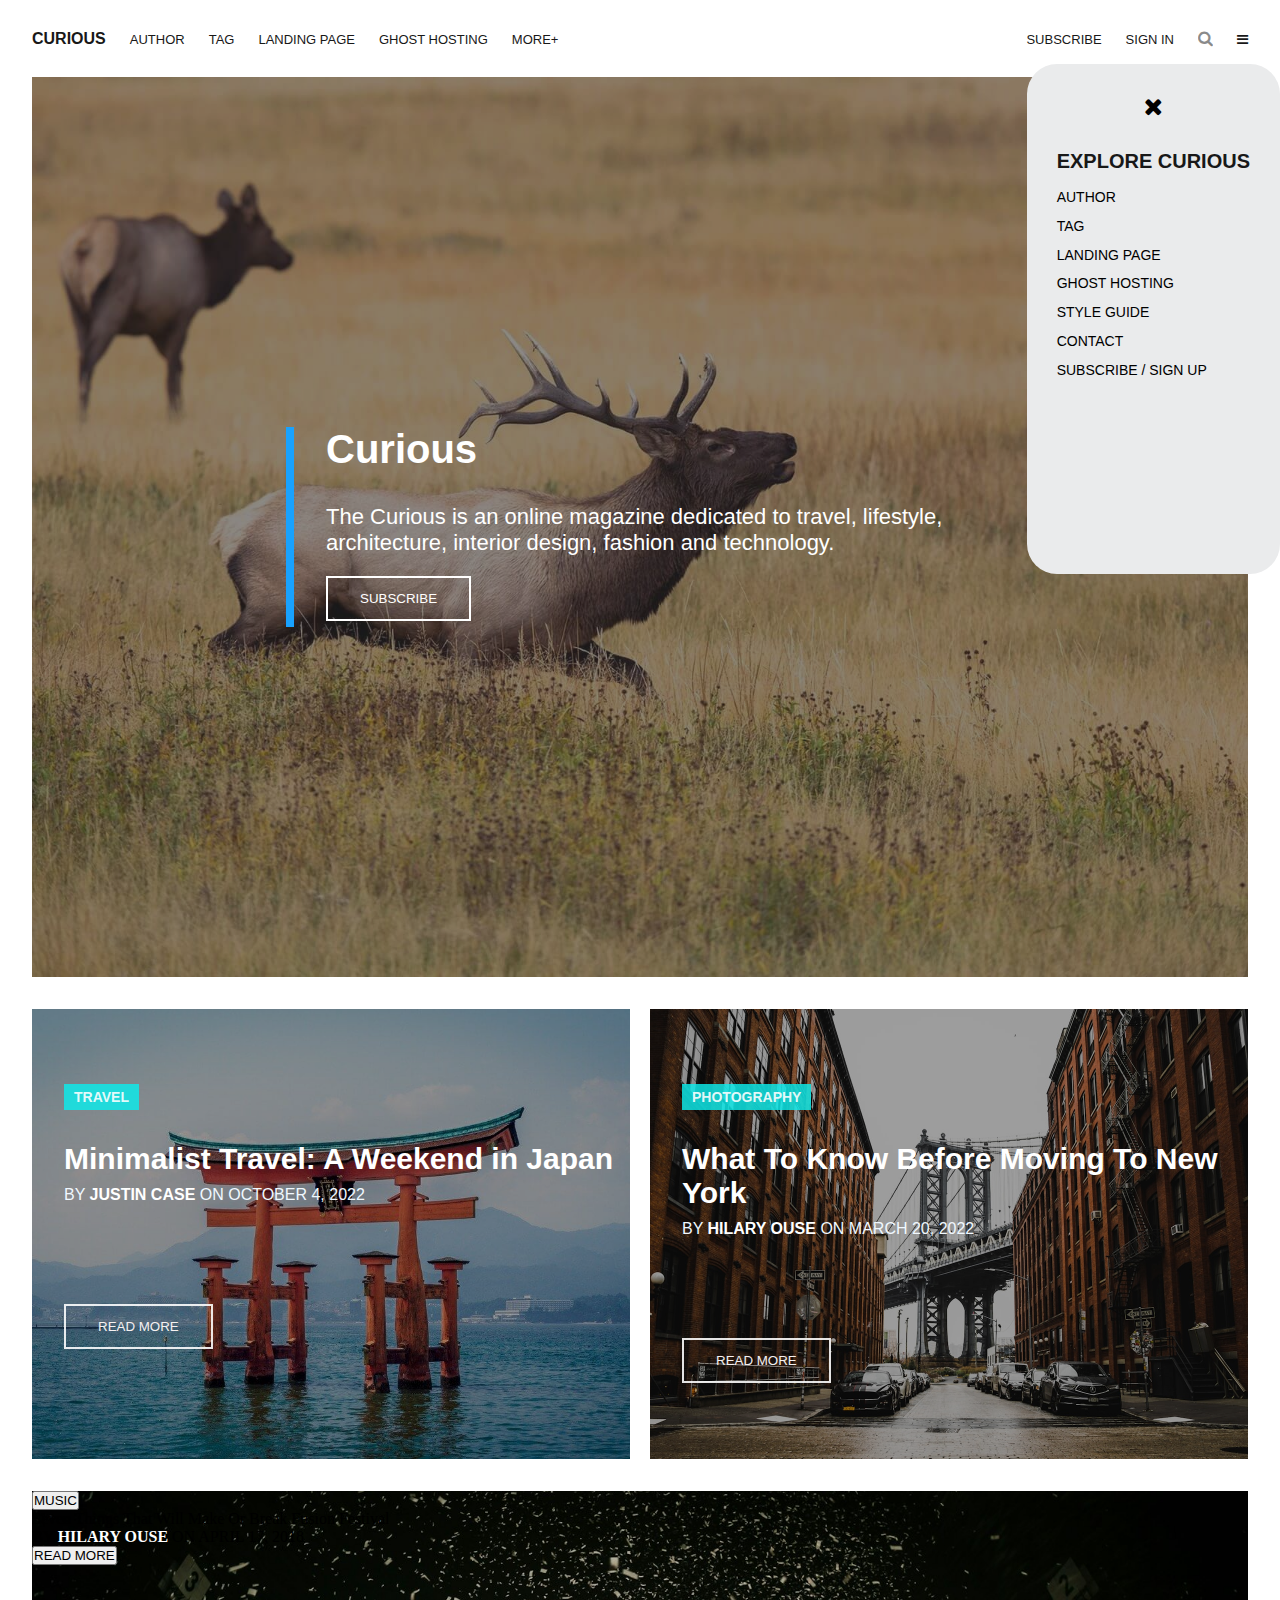
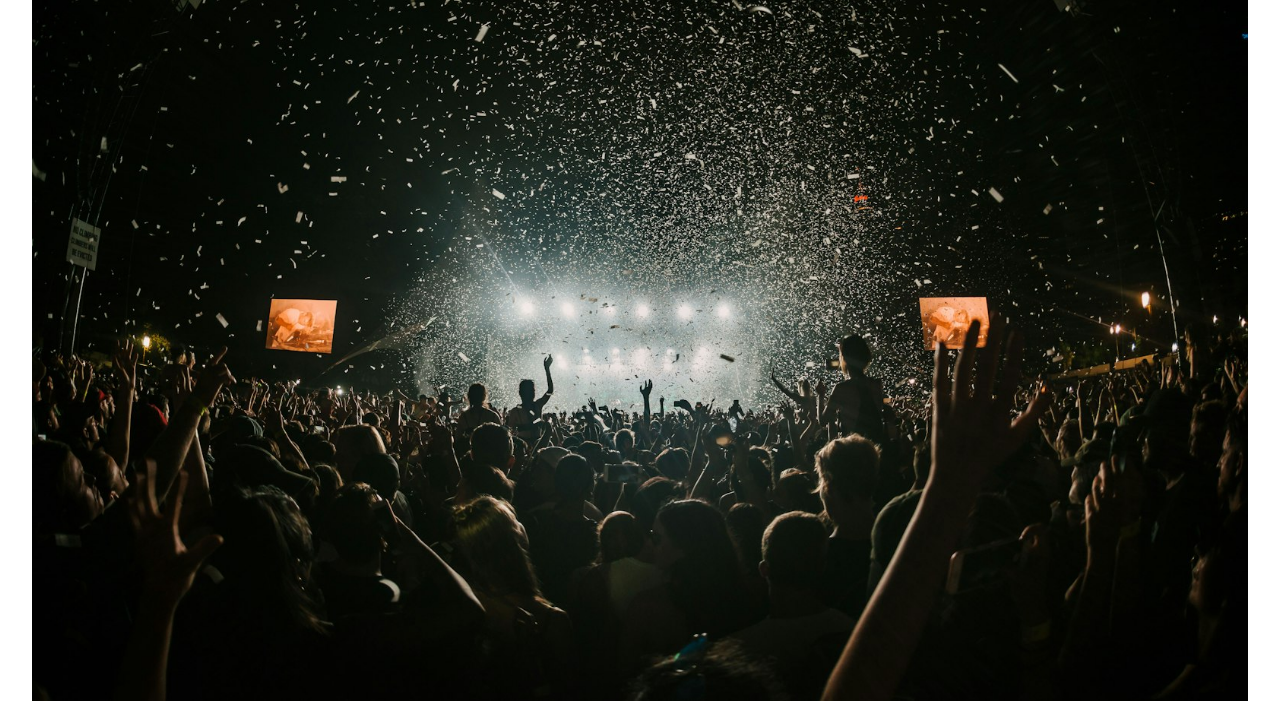
==== index.html @ f9abdb6f "add new project" ====
<!DOCTYPE html>
<html lang="en">
<head>
    <meta charset="UTF-8">
    <meta name="viewport" content="width=device-width, initial-scale=1.0">
    <title>Home-page</title>
    <link rel="stylesheet" href="index.css">
    <link
    rel="stylesheet"
    href="https://cdnjs.cloudflare.com/ajax/libs/font-awesome/4.7.0/css/font-awesome.min.css"
  />
</head>
<body>
    <div class="nav-container">
        <div class="nav-items">
            <a href="" class="logo-name" id="logo">CURIOUS</a>
            <a href="" class="nav-link">AUTHOR</a>
            <a href="" class="nav-link">TAG</a>
            <a href="" class="nav-link">LANDING PAGE</a>
            <a href="" class="nav-link">GHOST HOSTING</a>
            <a href="" class="nav-link">MORE+</a>
        </div>
        <div class="subscribe">
            <a href="" class="nav-link">SUBSCRIBE</a>
            <a href="" class="nav-link">SIGN IN</a>
            <a href="" class="nav-link search"><i class="fa fa-search" aria-hidden="true"></i></a>
            <a href="" class="nav-link searchs" id=" bar"><i class="fa fa-bars" aria-hidden="true"></i></a>
        </div>
        <div class="sidebar">
            <h3 class="hideBar"><i class="fa fa-times" aria-hidden="true"></i></h3>
            <ul>
                <li class="explore">EXPLORE CURIOUS</li>
                <li>AUTHOR</li>
                <li>TAG</li>
                <li>LANDING PAGE</li>
                <li>GHOST HOSTING</li>
                <li>STYLE GUIDE</li>
                <li>CONTACT</li>
                <li>SUBSCRIBE / SIGN UP</li>
            </ul>
        </div>
    </div>
    <main>
        <div class="first-img">
            <div class="about-first-img">
                <h1 class="head">Curious</h1>
                <p class="para-for-first">
                    The Curious is an online magazine dedicated to travel, lifestyle, architecture,
                     interior design, fashion and technology.
                </p>
                <input type="button" value="SUBSCRIBE" class="btn-sub">
            </div>
        </div>
        <!-- now statrt the div with page -->
        <div class="post-container">
            <div class="post-1 dark">
                <div class="about-post-1">
                    <input type="button" value="TRAVEL" class="about">
                    <p class="post-title">
                        Minimalist Travel: A Weekend in Japan
                    </p>
                    <p class="post-author">
                        BY <strong>JUSTIN CASE</strong> ON OCTOBER 4, 2022
                    </p>
                    <input type="button" value="READ MORE" id="post-btn" >
                </div>
            </div>

            <div class="post-2">
                <div class="about-post-2">
                    <input type="button" value="PHOTOGRAPHY" class="about">

                    <p class="post-title">
                        What To Know Before Moving To New York
                    </p>
                    <p class="post-author">
                        BY <strong>HILARY OUSE </strong>ON MARCH 20, 2022
                    </p>
                    <input type="button" value="READ MORE" id="post-btn">
            </div>
        </div>
    </main>
    <main>
        <div class="post-3">
            <div class="about-post-3">
                <input type="button" value="MUSIC" class="about-3">
    
                <p class="post-title-3">
                    Seven Things That Will Make Or Break Fusion Festival
                </p>
                <p class="post-author-3">
                    BY <strong>HILARY OUSE</strong> ON APRIL 17, 2018
                </p>
                <input type="button" value="READ MORE" id="post-btn-3">
            </div>
        </div>
    </main>
</body>
</html>
---- index.css ----
* {
    padding: 0;
    margin: 0;
}
main{
    margin-left: 2rem;
    margin-right: 2rem;
}
.nav-container{
    height: 77px;
    display: flex;
    justify-content: space-between;
    align-items: center;
    margin-left: 2rem;
    margin-right: 2rem;

}
.logo-name{
    font-family: Arial, Helvetica, sans-serif;
    color: #181818;
    font-weight:bolder;
    text-decoration: none;
}
#logo{
    font: 2rem;

}

.nav-link{
    font-size: 13px;
    color: #181818;
    font-family: Arial, Helvetica, sans-serif;
    text-decoration: none;
    margin-left: 20px;

}

.search,.nav-link:hover{
    opacity: .5;
}
.search i{
    font-size: 16px;
    color: #181818;

}

.first-img{
    --overlay-opacity: 0.5;
    background-image: url(1-630.jpg);
    background-position:center;
    background-repeat: no-repeat;
    background-size: cover;
    height:100vh;
    width: 100%;
    display: flex;
    justify-content: center;
    align-items: center;
    opacity: .90;
    position: relative;
}
.first-img::before {
    content: "";
    position: absolute;
    top: 0;
    left: 0;
    width: 100%;
    height: 100%;
    background-color: rgba(0, 0, 0, var(--overlay-opacity));
}
.head{
    font-size: 40px;
    margin-bottom: 2rem;
    font-family: Arial, Helvetica, sans-serif;
    color:white;
    margin-left: 2rem;

}
.para-for-first{
    font-size: 22px;
    font-family:  sans-serif;
    color:white;
    margin-bottom:20px;
    margin-left: 2rem;


}
.about-first-img {
    border-left: 8px solid  rgb(0, 153, 255) ;
    position: relative;
    width: 700px;
    height: 200px;
    z-index: 1;
    /* Additional styles for your content */
}
.btn-sub{
    padding: .80rem 2rem;
    font-family: Arial, Helvetica, sans-serif;
    background-color: transparent;
    border: 2px solid white;
    color: white;
    font-weight: 500;
    margin-left: 2rem;

}
.btn-sub:hover{
    background-color: rgb(0, 153, 255);
    transition: 1s;
    cursor: pointer;
    border: none;

}


/* for menu bar  */
#bar{
    position: relative;
}
.sidebar{
    position:absolute;
    right: 0%;
    top: 4rem;
    height: 50vh;
    padding: 30px;
    background-color: rgb(234, 235, 236);
    z-index: 999;
    border-radius:30px ;
}
ul li{
    list-style: none;
    margin-bottom: .80rem;
    font-family: Arial, Helvetica, sans-serif;
    font-size: 14px;
}
.explore{
    margin-bottom: 1rem;
    color: #181818;
    font-size: 20px;
    font-weight: bold;
}
.hideBar .fa-times{
    font-size: x-large;
    margin-bottom: 2rem;
    display: flex;
    justify-content: center;
    align-items: center;
}

/* japan and new york post div  */
.post-container{
    margin-top: 2rem;
    display: flex;
    justify-content: center;
    align-items: center;
    gap: 20px;
    margin-bottom: 2rem;

}

.post-1{
    position: relative;
    display: flex;
    justify-content: start;
    align-items: center;
    background-image: url(japan-1.jpg);
    background-position: center;
    background-size: cover;
    background-repeat: no-repeat;
    height: 450px;
    width: 609px;
}
.post-1::after{
    content: '';
    position: absolute;
    width: 100%;
    height: 100%;
    top: 0;
    left: 0;
    background-color: rgb(0, 0, 0,0.33);
}


.post-2{
    position: relative;
    display: flex;
    justify-content: start;
    align-items: center;
    background-image: url(image_4.jpg);
    background-position: center;
    background-size: cover;
    background-repeat: no-repeat;
    height: 450px;
    width: 609px;

}
.post-2::after{
    content: '';
    position: absolute;
    width: 100%;
    height: 100%;
    top: 0;
    left: 0;
    background-color: rgb(0, 0, 0,0.33);
}


.about-post-1{
    margin-left: 2rem;
    height: 150px;
    width: 100%;
    margin-bottom: 150px;
    z-index: 990;


}
.about-post-2{
    margin-left: 2rem;
    height: 150px;
    width: 100%;
    margin-bottom: 150px;
    z-index: 990;


}
#post-btn{
    padding: .80rem 2rem;
    font-family: Arial, Helvetica, sans-serif;
    background-color: transparent;
    border: 2px solid rgba(255, 255, 255, 0.887);
    color: rgb(245, 241, 241);
    font-weight: 500;
    margin-top: 100px;
}
#post-btn:hover{
    background-color: rgb(0, 153, 255);
    transition: 1s;
    cursor: pointer;
    border: none;
}
.about{
    padding: 5px 10px;
    font-size: 14px;
    justify-content: center;
    background-color: rgba(13, 234, 234, 0.832);
    margin-bottom: 2rem;
    border: none;
    font-weight: 700;
    color: rgba(255, 255, 255, 0.887);
    font-family: Arial, Helvetica, sans-serif;
}
.about:hover{
    background-color: transparent;
    border: 2px solid whitesmoke;

}

.post-title{
    font-size: 30px;
    font-weight: 800;
    color: white;
    margin-bottom: 10px;
    font-family: Arial, Helvetica, sans-serif;
}
.post-title:hover{
    text-decoration:underline rgb(18, 224, 224);
}
.post-author{
    color: aliceblue;
    font-family: Arial, Helvetica, sans-serif;
}
strong{
    color: white;
}


.post-3{
    /* position: relative; */
    background-image: url(image_5.jpg);
    background-position: center;
    background-size: cover;
    background-repeat: no-repeat;
    height: 90vh;
    width: 100%;
}
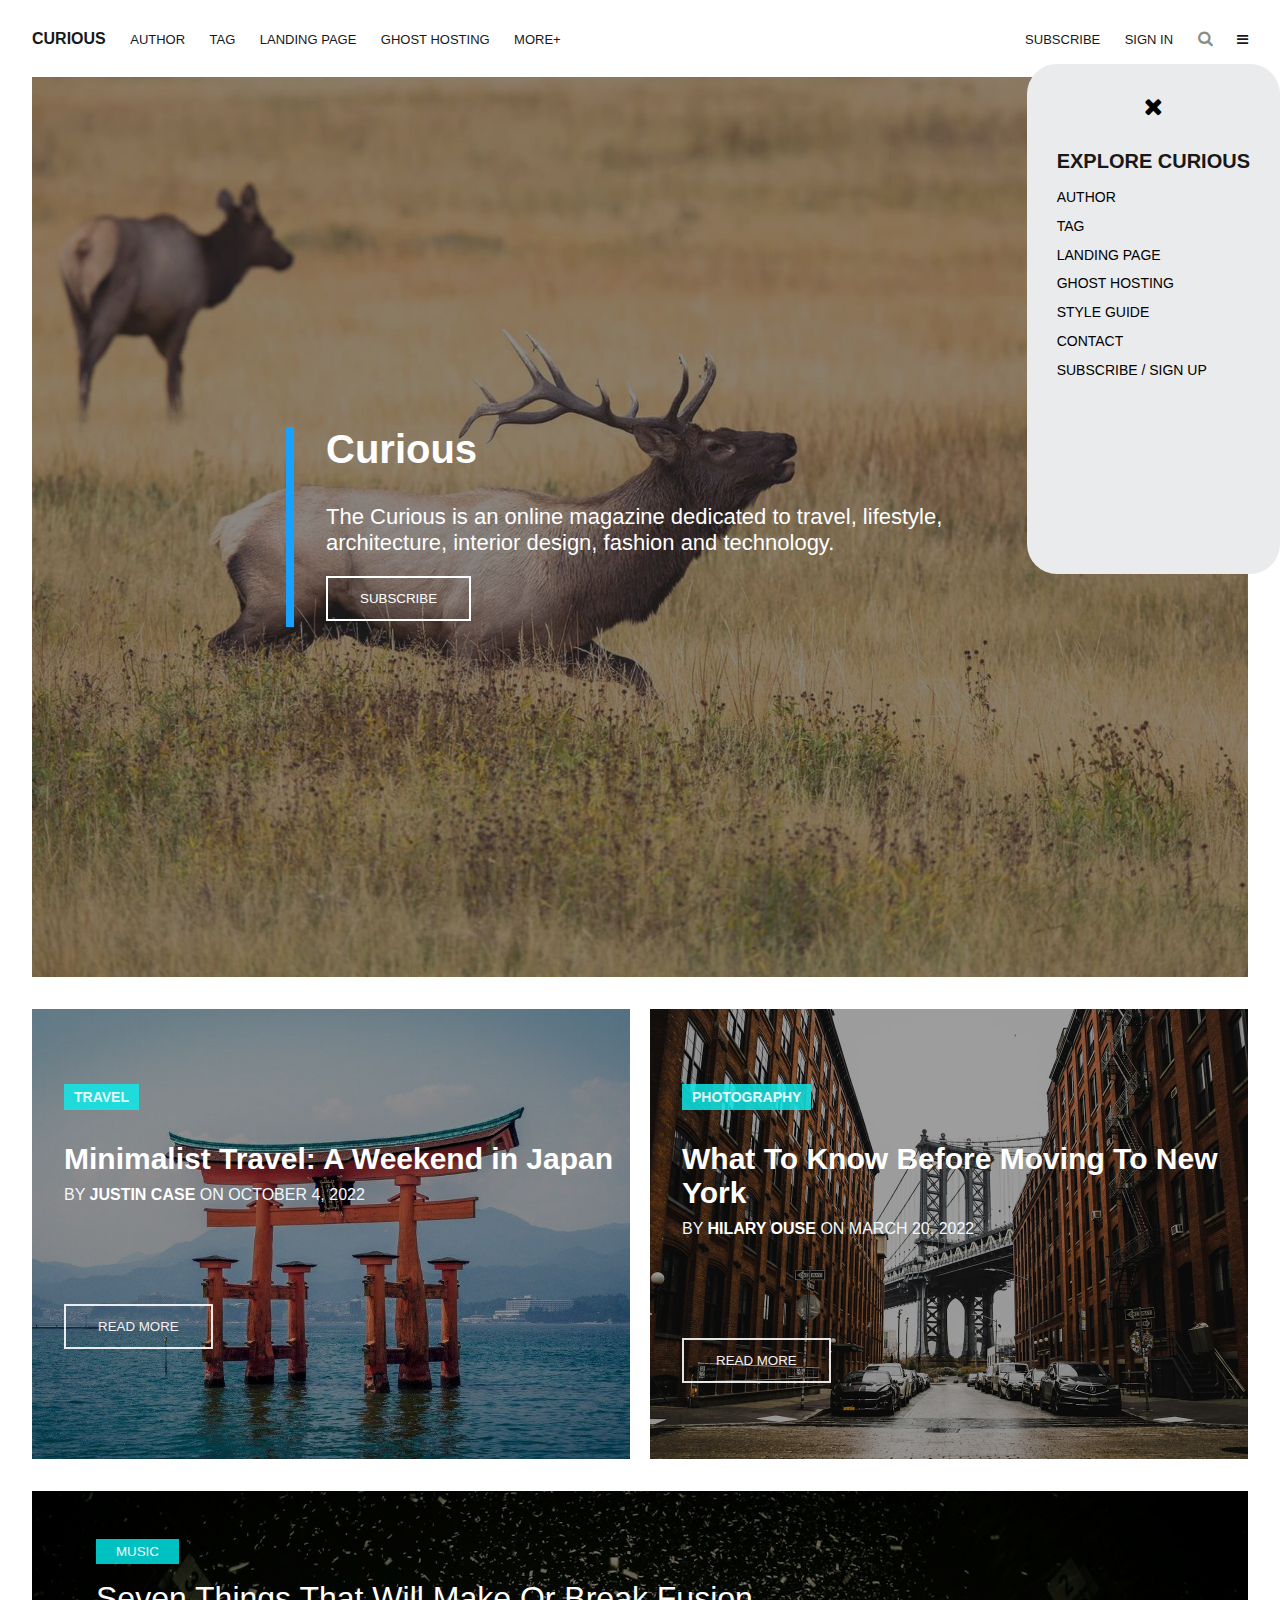
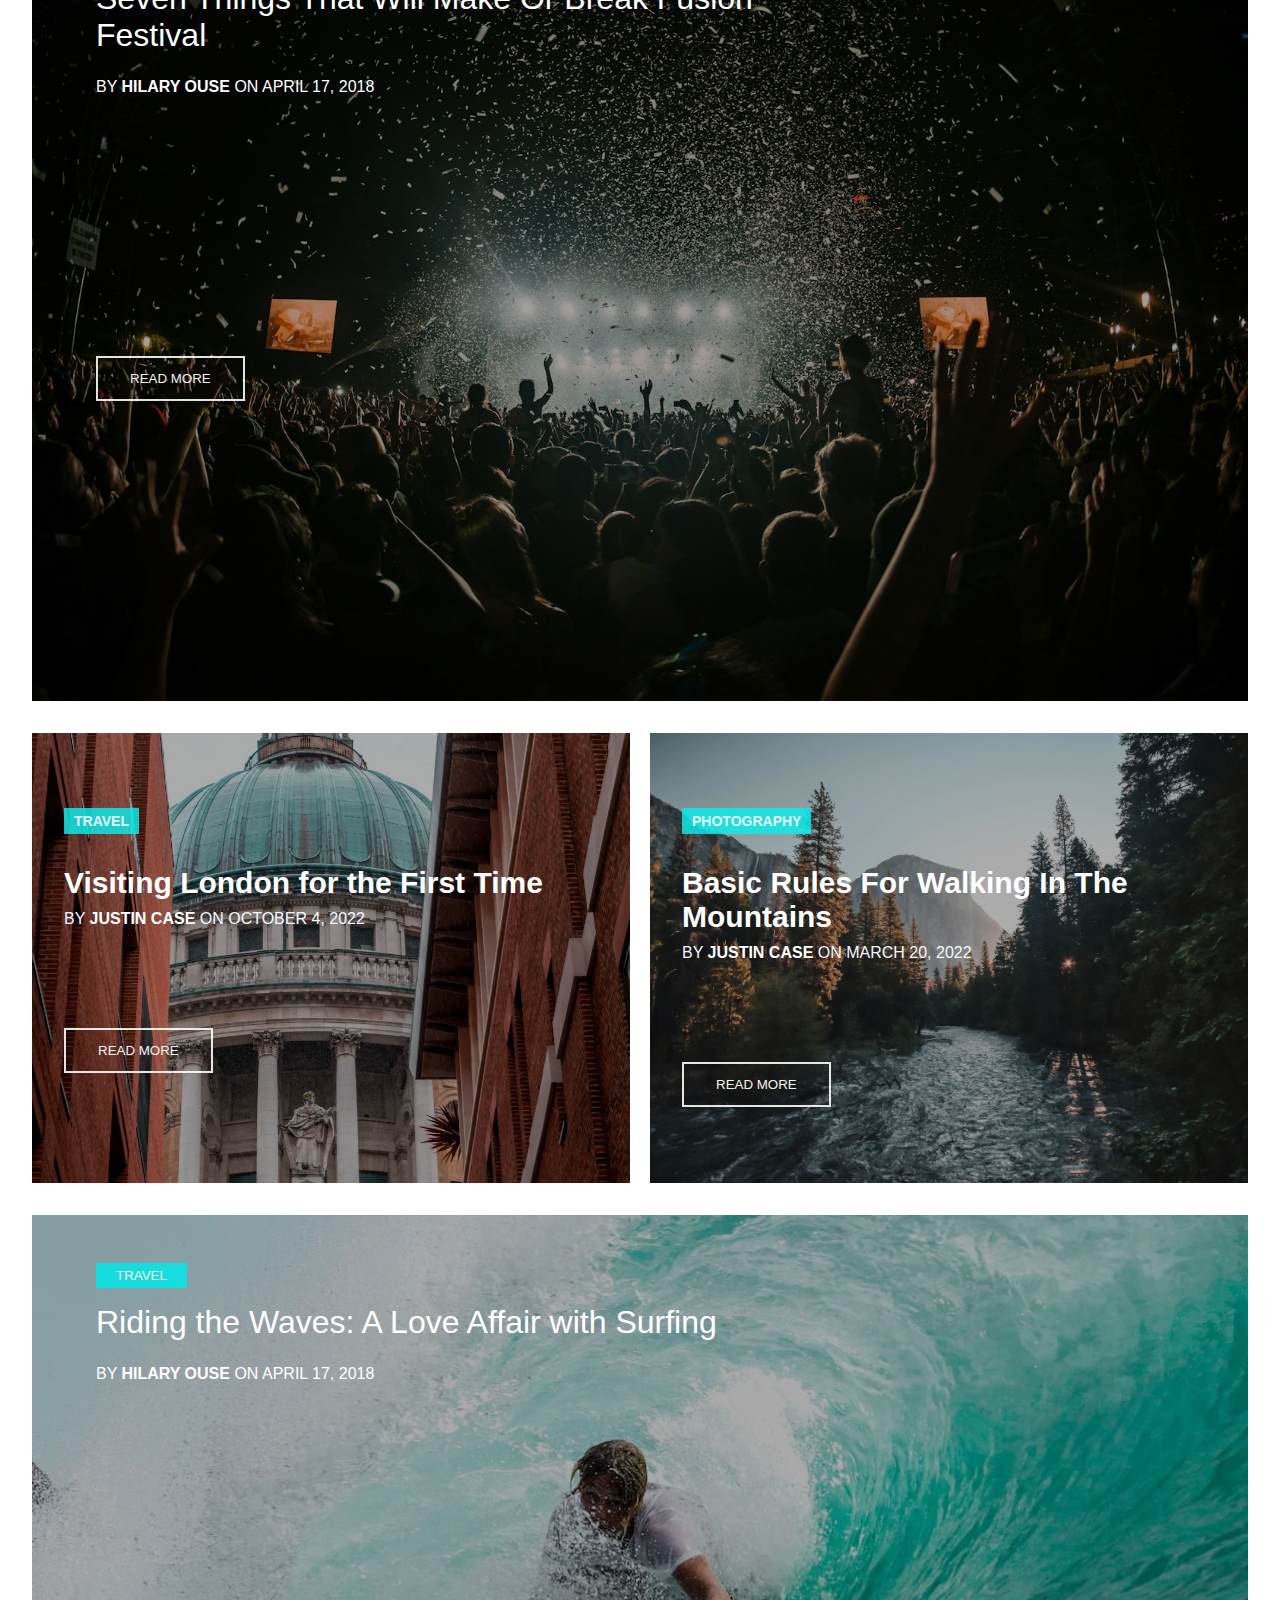
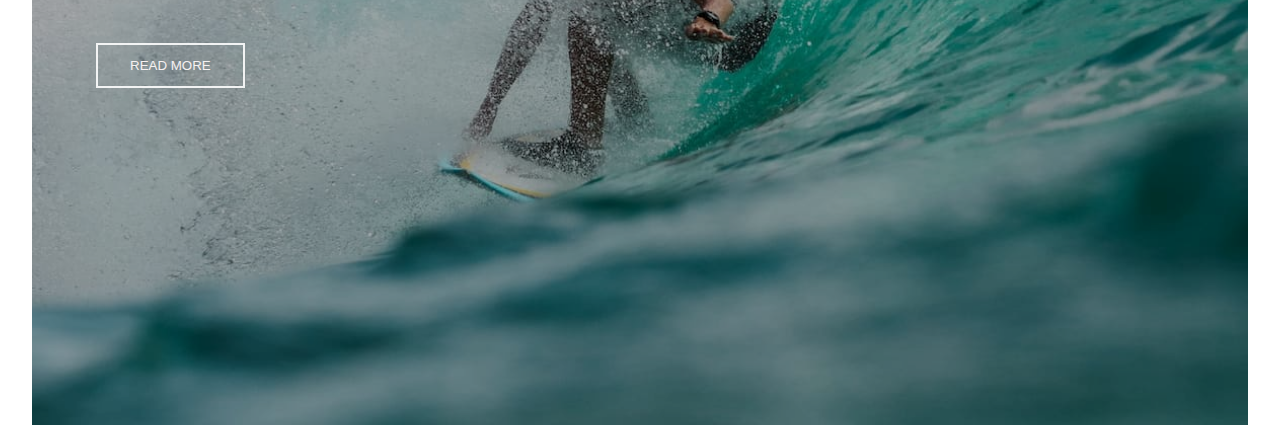
==== commit 2d412daf: "add some new div and style" ====
--- a/index.html
+++ b/index.html
@@ -94,6 +94,49 @@
                 <input type="button" value="READ MORE" id="post-btn-3">
             </div>
         </div>
+        <div class="post-container">
+            <div class="post-4 dark">
+                <div class="about-post-1">
+                    <input type="button" value="TRAVEL" class="about">
+                    <p class="post-title">
+                        Visiting London for the First Time
+                    </p>
+                    <p class="post-author">
+                        BY <strong>JUSTIN CASE</strong> ON OCTOBER 4, 2022
+                    </p>
+                    <input type="button" value="READ MORE" id="post-btn" >
+                </div>
+            </div>
+
+            <div class="post-5">
+                <div class="about-post-2">
+                    <input type="button" value="PHOTOGRAPHY" class="about">
+
+                    <p class="post-title">
+                        Basic Rules For Walking In The Mountains
+                    </p>
+                    <p class="post-author">
+                        BY <strong>JUSTIN CASE </strong>ON MARCH 20, 2022
+                    </p>
+                    <input type="button" value="READ MORE" id="post-btn">
+            </div>
+        </div>
+        
+    </main>
+    <main>
+        <div class="post-6">
+            <div class="about-post-3">
+                <input type="button" value="TRAVEL" class="about-3">
+    
+                <p class="post-title-3">
+                    Riding the Waves: A Love Affair with Surfing
+                </p>
+                <p class="post-author-3">
+                    BY <strong>HILARY OUSE</strong> ON APRIL 17, 2018
+                </p>
+                <input type="button" value="READ MORE" id="post-btn-3">
+            </div>
+        </div>
     </main>
 </body>
 </html>--- a/index.css
+++ b/index.css
@@ -1,6 +1,7 @@
 * {
     padding: 0;
     margin: 0;
+    font-family: Arial, Helvetica, sans-serif;
 }
 main{
     margin-left: 2rem;
@@ -273,11 +274,129 @@
 
 
 .post-3{
-    /* position: relative; */
+    position: relative;
     background-image: url(image_5.jpg);
     background-position: center;
     background-size: cover;
     background-repeat: no-repeat;
     height: 90vh;
     width: 100%;
+    display: flex;
+    justify-content: left;
+    align-items: self-start;
+}
+.post-3::after{
+    content: '';
+    position: absolute;
+    width: 100%;
+    height: 100%;
+    top: 0;
+    left: 0;
+    background-color: rgb(0, 0, 0,0.33);
+}
+.about-post-3{
+    margin-top: 3rem;
+    margin-left: 4rem;
+    width: 700px;
+    z-index: 999;
+
+}
+.about-3{
+    padding: 5px 20px;
+    color: whitesmoke;
+    font-weight: 500;
+    margin-bottom: 1rem;
+    background-color: rgba(0, 233, 233, 0.827);
+    border: none;
+}
+.post-title-3{
+    font-size: xx-large;
+    color: white;
+    
+}
+.post-author-3{
+    color: white;
+    margin-top: 1.5rem;
+}
+#post-btn-3{
+    padding: .80rem 2rem;
+    font-family: Arial, Helvetica, sans-serif;
+    background-color: transparent;
+    border: 2px solid rgba(255, 255, 255, 0.887);
+    color: rgb(245, 241, 241);
+    font-weight: 500;
+    margin-top: 260px;
+}
+#post-btn-3:hover{
+    background-color: rgb(0, 153, 255);
+    transition: 1s;
+    cursor: pointer;
+    border: none;
+}
+
+
+/* now it's for post 4 */
+.post-4{
+    position: relative;
+    display: flex;
+    justify-content: start;
+    align-items: center;
+    background-image: url(javier-martinez-xHlsVDnMRcM-unsplash.jpg);
+    background-position: center;
+    background-size: cover;
+    background-repeat: no-repeat;
+    height: 450px;
+    width: 609px;
+}
+.post-4::after{
+    content: '';
+    position: absolute;
+    width: 100%;
+    height: 100%;
+    top: 0;
+    left: 0;
+    background-color: rgb(0, 0, 0,0.33);
+}
+.post-5{
+    position: relative;
+    display: flex;
+    justify-content: start;
+    align-items: center;
+    background-image: url(image_7.jpg);
+    background-position: center;
+    background-size: cover;
+    background-repeat: no-repeat;
+    height: 450px;
+    width: 609px;
+
+}
+.post-5::after{
+    content: '';
+    position: absolute;
+    width: 100%;
+    height: 100%;
+    top: 0;
+    left: 0;
+    background-color: rgb(0, 0, 0,0.33);
+}
+.post-6{
+    position: relative;
+    background-image: url(jeremy-bishop-_CFv3bntQlQ-unsplash-1-.jpg);
+    background-position: center;
+    background-size: cover;
+    background-repeat: no-repeat;
+    height: 90vh;
+    width: 100%;
+    display: flex;
+    justify-content: left;
+    align-items: self-start;
+}
+.post-6::after{
+    content: '';
+    position: absolute;
+    width: 100%;
+    height: 100%;
+    top: 0;
+    left: 0;
+    background-color: rgb(0, 0, 0,0.33);
 }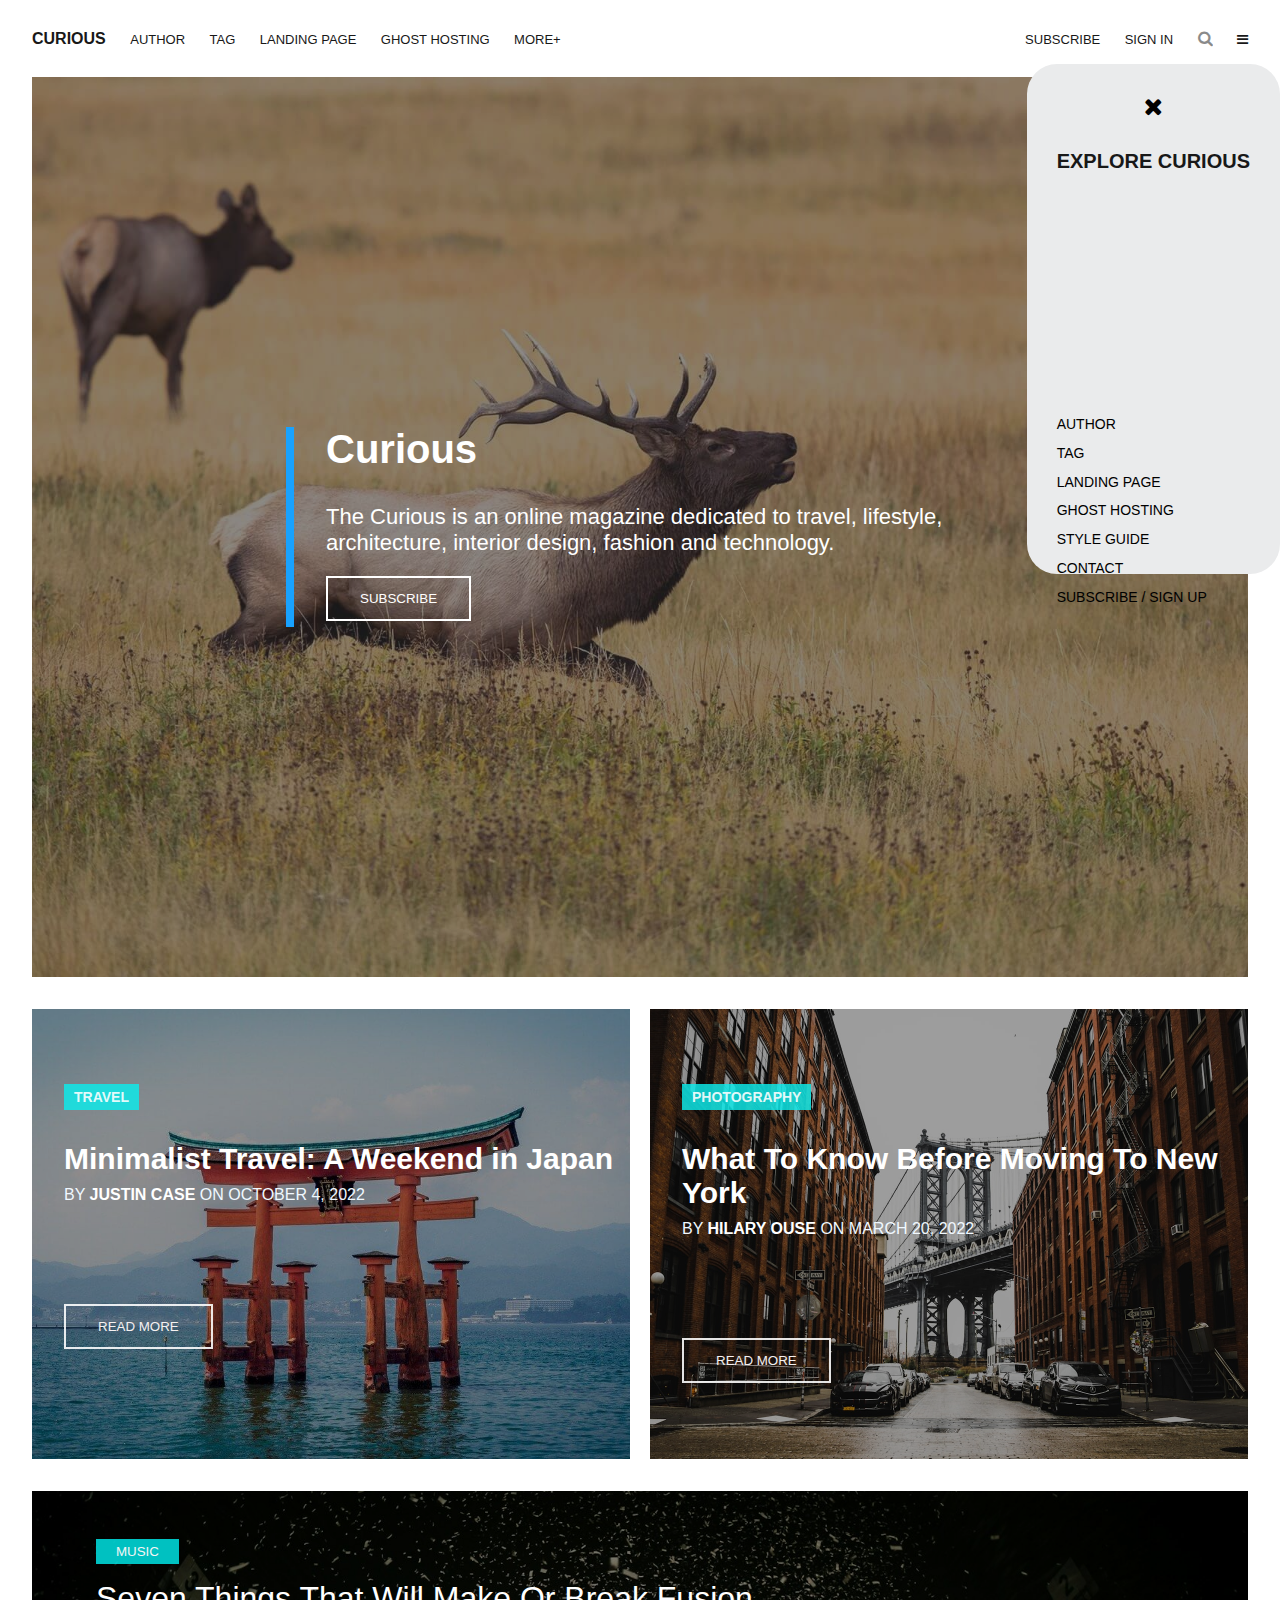
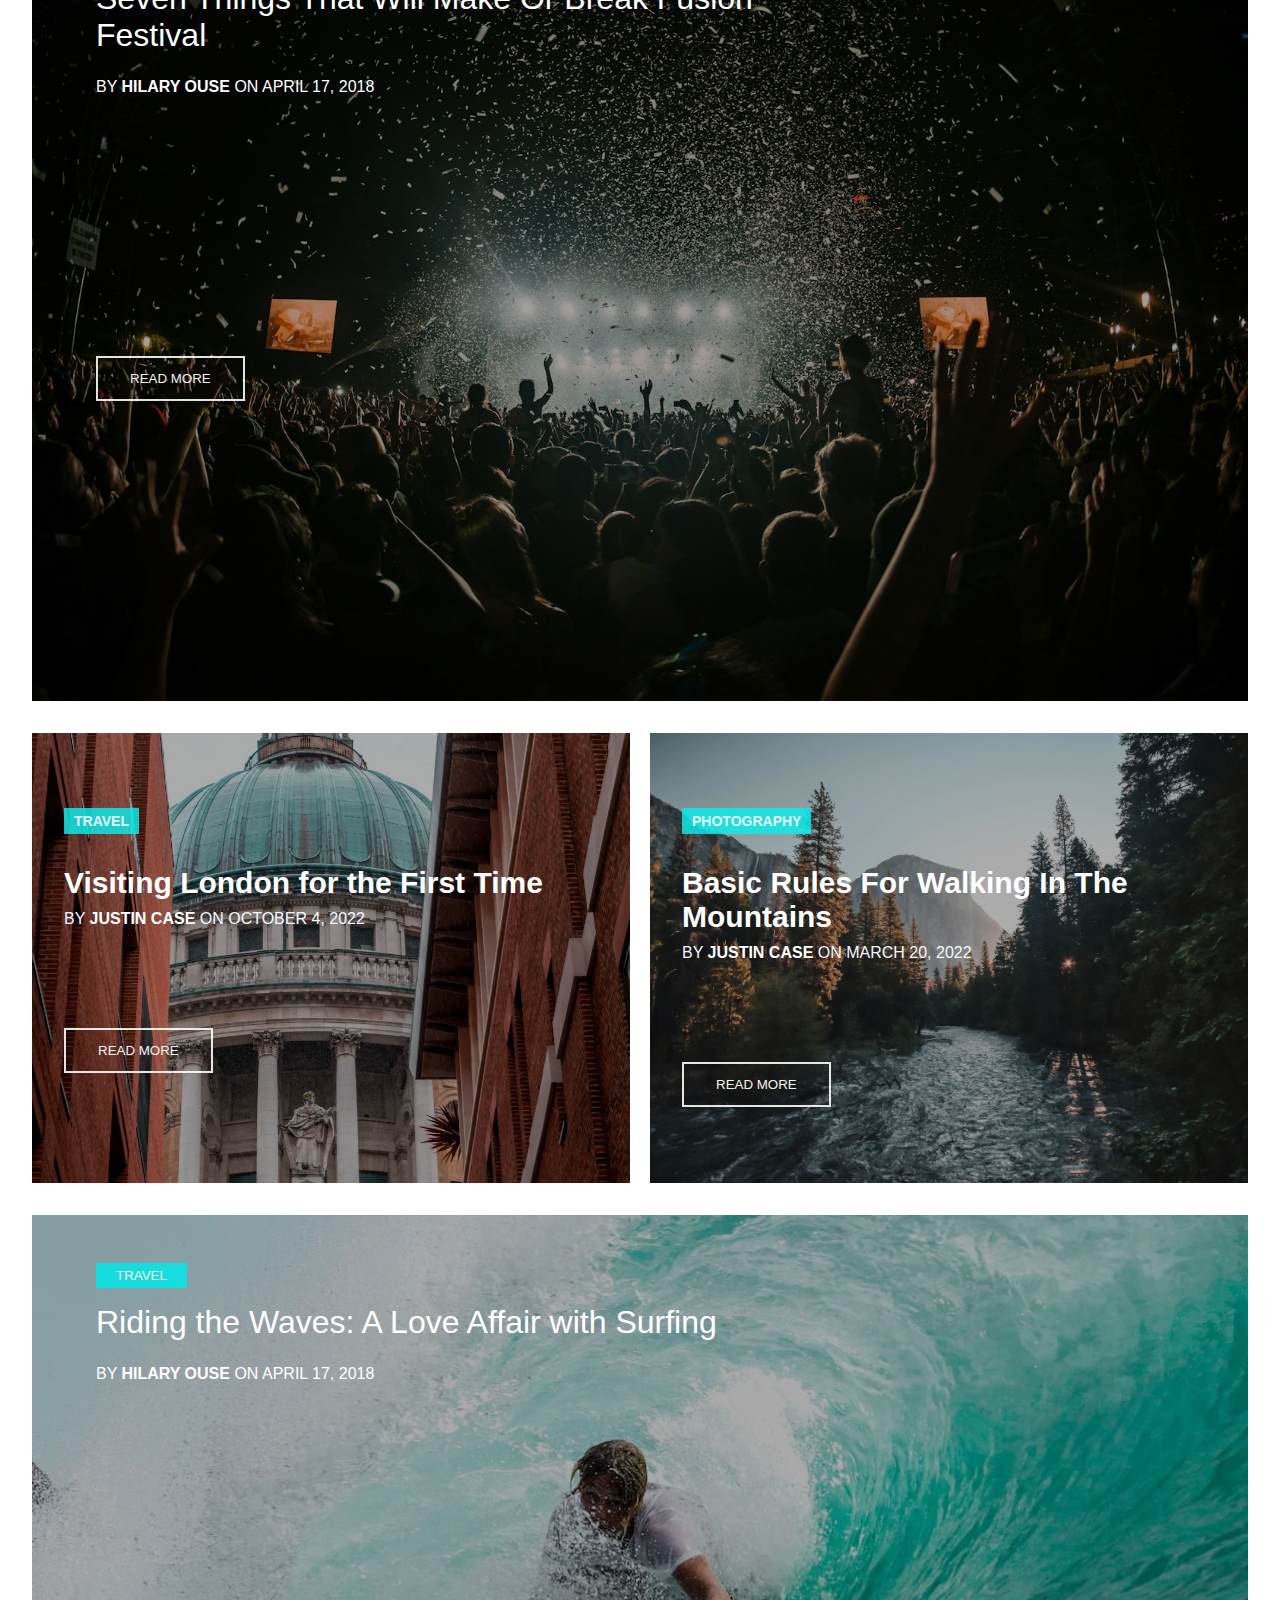
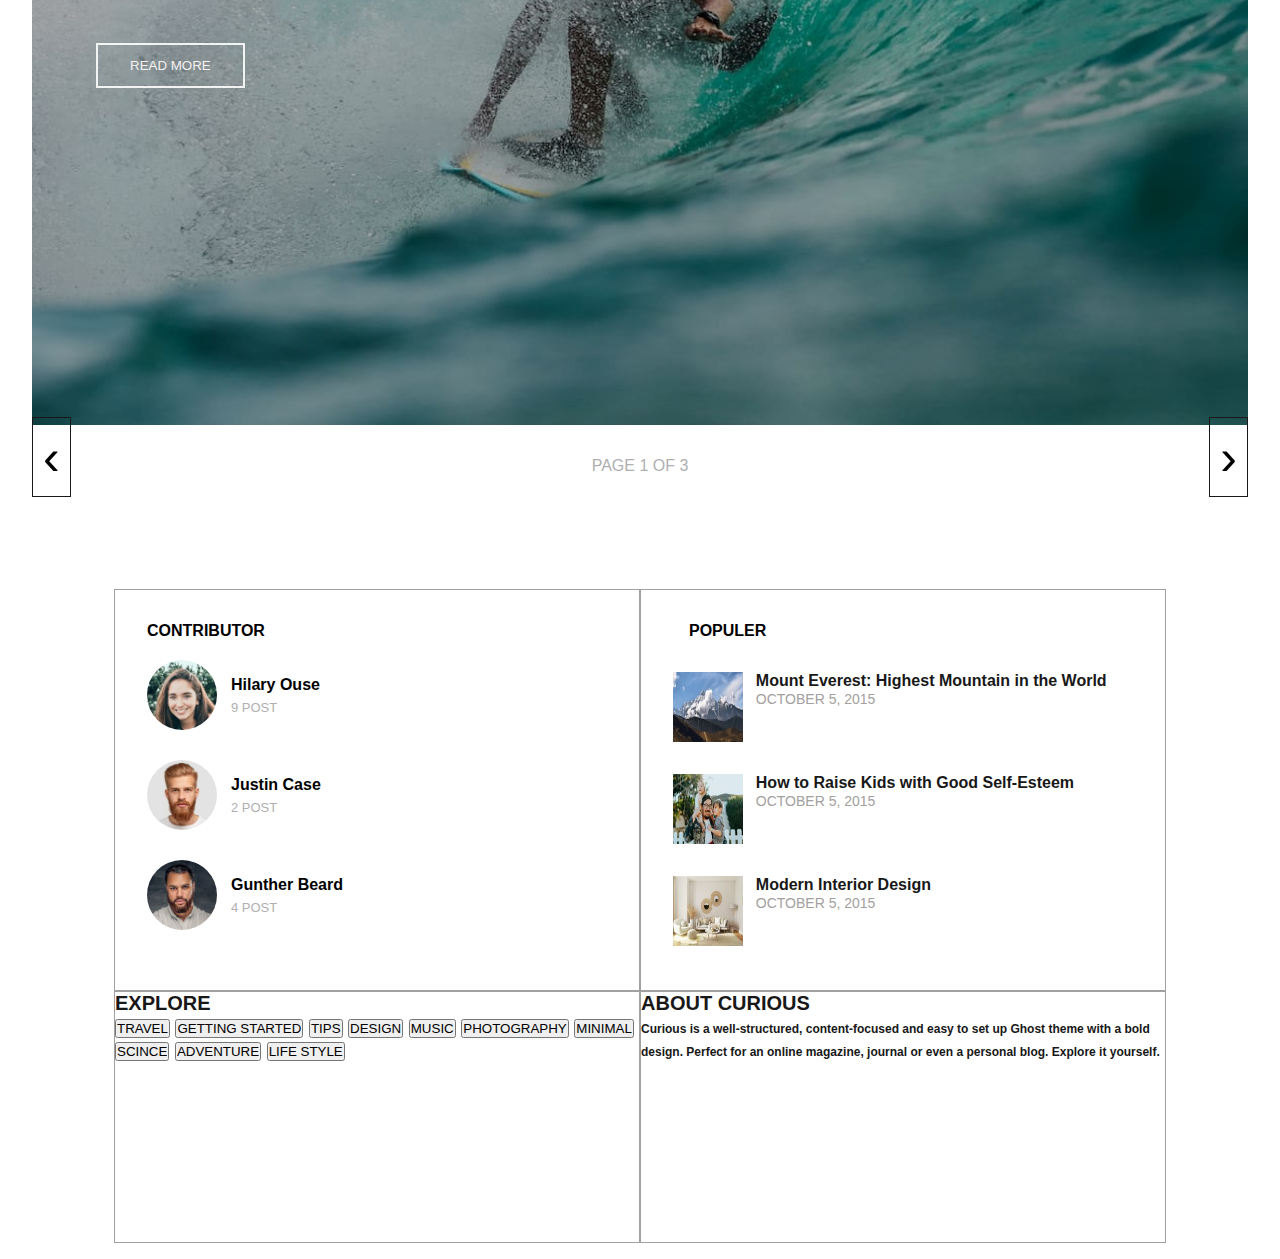
==== commit 5fa3d5c1: "add some new changes in html and css" ====
--- a/index.html
+++ b/index.html
@@ -137,6 +137,112 @@
                 <input type="button" value="READ MORE" id="post-btn-3">
             </div>
         </div>
+        <!-- div for next page btn  -->
+        <div class="page-change-btn">
+            <div class="next">
+                <span id="s">&#8250;</span>
+            </div>
+            <div class="title-of-page">
+                <p class="title-page"> PAGE 1 OF 3</p>
+            </div>
+            <div class="prev">
+                <span id="s">&#8249;</span>
+            </div>
+        </div>
+
+    </main>
+    <main>
+        <div class="footer-inside">
+            <div class="four-box contributor">
+                <div class="img" id="con-img">
+                    <p class="title">CONTRIBUTOR</p>
+                    <div class="im-con1">
+                        <div class="h-img">
+                            <img src="Hilary-Ouse.jpg" alt="" height="70px" width="70px" class="con-img"> 
+                        </div>
+                        <div class="hilary-about">
+                            <p class="hilary-con">Hilary Ouse</p>
+                            <p class="hilary-con-post">9 POST</p>
+                        </div>
+                    </div>
+                    <div class="im-con1">
+                        <div class="h-img">
+                            <img src="Justin-Case-1.jpg" alt="" height="70px" width="70px" class="con-img"> 
+                        </div>
+                        <div class="hilary-about">
+                            <p class="hilary-con">Justin Case</p>
+                            <p class="hilary-con-post">2 POST</p>
+                        </div>
+                    </div>
+                    <div class="im-con1">
+                        <div class="h-img">
+                            <img src="Gunther-Beard-1.jpg" alt="" height="70px" width="70px" class="con-img"> 
+                        </div>
+                        <div class="hilary-about">
+                            <p class="hilary-con">Gunther Beard</p>
+                            <p class="hilary-con-post">4 POST</p>
+                        </div>
+                    </div>
+                </div>
+            </div>
+            <div class="four-box populer">
+                <p id="populer">POPULER</p>
+                <div class="img-post-title">
+                    <img src="image_12.jpg" alt="" class="family-img" height="70px" width="70px">
+                    <div class="about-family">
+                        <p class="family-title">
+                            Mount Everest: Highest Mountain in the World
+                        </p>
+                        <span class="light-text">OCTOBER 5, 2015</span>
+                    </div>
+                </div>
+                <div class="img-post-title">
+                    <img src="family.jpg" alt="" class="family-img" height="70px" width="70px">
+                    <div class="about-family">
+                        <p class="family-title">
+                            How to Raise Kids with Good Self-Esteem
+                        </p>
+                        <span class="light-text">OCTOBER 5, 2015</span>
+                    </div>
+                </div>
+                <div class="img-post-title">
+                    <img src="interior.jpg" alt="" class="family-img" height="70px" width="70px">
+                    <div class="about-family">
+                        <p class="family-title">
+                            Modern Interior Design
+                        </p>
+                        <span class="light-text">OCTOBER 5, 2015</span>
+                    </div>
+                </div>
+
+
+            </div>
+            <div class="four-box explore spot">
+                <p class="explore-title">
+                    EXPLORE
+                </p>
+                <div class="tags">
+                    <input type="button" value="TRAVEL">
+                    <input type="button" value="GETTING STARTED">
+                    <input type="button" value="TIPS">
+                    <input type="button" value="DESIGN">
+                    <input type="button" value="MUSIC">
+                    <input type="button" value="PHOTOGRAPHY">
+                    <input type="button" value="MINIMAL">
+                    <input type="button" value="SCINCE">
+                    <input type="button" value="ADVENTURE">
+                    <input type="button" value="LIFE STYLE">
+                </div>
+            </div>
+            <div class="four-box explore">
+                <p class="curious">
+                    ABOUT CURIOUS
+                </p>
+                <div class="about-curious-detail">
+                    <span style="font-size: 12px;">Curious is a well-structured, content-focused and easy to set up Ghost theme with a bold design. Perfect for an online magazine, journal or even a personal blog. Explore it yourself.</span>
+                </div>
+            </div>
+        </div>
     </main>
 </body>
 </html>--- a/index.css
+++ b/index.css
@@ -3,11 +3,13 @@
     margin: 0;
     font-family: Arial, Helvetica, sans-serif;
 }
-main{
+
+main {
     margin-left: 2rem;
     margin-right: 2rem;
 }
-.nav-container{
+
+.nav-container {
     height: 77px;
     display: flex;
     justify-content: space-between;
@@ -16,18 +18,20 @@
     margin-right: 2rem;
 
 }
-.logo-name{
+
+.logo-name {
     font-family: Arial, Helvetica, sans-serif;
     color: #181818;
-    font-weight:bolder;
+    font-weight: bolder;
     text-decoration: none;
 }
-#logo{
+
+#logo {
     font: 2rem;
 
 }
 
-.nav-link{
+.nav-link {
     font-size: 13px;
     color: #181818;
     font-family: Arial, Helvetica, sans-serif;
@@ -36,22 +40,24 @@
 
 }
 
-.search,.nav-link:hover{
+.search,
+.nav-link:hover {
     opacity: .5;
 }
-.search i{
+
+.search i {
     font-size: 16px;
     color: #181818;
 
 }
 
-.first-img{
+.first-img {
     --overlay-opacity: 0.5;
     background-image: url(1-630.jpg);
-    background-position:center;
+    background-position: center;
     background-repeat: no-repeat;
     background-size: cover;
-    height:100vh;
+    height: 100vh;
     width: 100%;
     display: flex;
     justify-content: center;
@@ -59,6 +65,7 @@
     opacity: .90;
     position: relative;
 }
+
 .first-img::before {
     content: "";
     position: absolute;
@@ -68,32 +75,36 @@
     height: 100%;
     background-color: rgba(0, 0, 0, var(--overlay-opacity));
 }
-.head{
+
+.head {
     font-size: 40px;
     margin-bottom: 2rem;
     font-family: Arial, Helvetica, sans-serif;
-    color:white;
-    margin-left: 2rem;
-
-}
-.para-for-first{
+    color: white;
+    margin-left: 2rem;
+
+}
+
+.para-for-first {
     font-size: 22px;
-    font-family:  sans-serif;
-    color:white;
-    margin-bottom:20px;
-    margin-left: 2rem;
-
-
-}
+    font-family: sans-serif;
+    color: white;
+    margin-bottom: 20px;
+    margin-left: 2rem;
+
+
+}
+
 .about-first-img {
-    border-left: 8px solid  rgb(0, 153, 255) ;
+    border-left: 8px solid rgb(0, 153, 255);
     position: relative;
     width: 700px;
     height: 200px;
     z-index: 1;
     /* Additional styles for your content */
 }
-.btn-sub{
+
+.btn-sub {
     padding: .80rem 2rem;
     font-family: Arial, Helvetica, sans-serif;
     background-color: transparent;
@@ -103,7 +114,8 @@
     margin-left: 2rem;
 
 }
-.btn-sub:hover{
+
+.btn-sub:hover {
     background-color: rgb(0, 153, 255);
     transition: 1s;
     cursor: pointer;
@@ -113,32 +125,36 @@
 
 
 /* for menu bar  */
-#bar{
-    position: relative;
-}
-.sidebar{
-    position:absolute;
+#bar {
+    position: relative;
+}
+
+.sidebar {
+    position: absolute;
     right: 0%;
     top: 4rem;
     height: 50vh;
     padding: 30px;
     background-color: rgb(234, 235, 236);
     z-index: 999;
-    border-radius:30px ;
-}
-ul li{
+    border-radius: 30px;
+}
+
+ul li {
     list-style: none;
     margin-bottom: .80rem;
     font-family: Arial, Helvetica, sans-serif;
     font-size: 14px;
 }
-.explore{
+
+.explore {
     margin-bottom: 1rem;
     color: #181818;
     font-size: 20px;
     font-weight: bold;
 }
-.hideBar .fa-times{
+
+.hideBar .fa-times {
     font-size: x-large;
     margin-bottom: 2rem;
     display: flex;
@@ -147,7 +163,7 @@
 }
 
 /* japan and new york post div  */
-.post-container{
+.post-container {
     margin-top: 2rem;
     display: flex;
     justify-content: center;
@@ -157,7 +173,7 @@
 
 }
 
-.post-1{
+.post-1 {
     position: relative;
     display: flex;
     justify-content: start;
@@ -169,18 +185,19 @@
     height: 450px;
     width: 609px;
 }
-.post-1::after{
+
+.post-1::after {
     content: '';
     position: absolute;
     width: 100%;
     height: 100%;
     top: 0;
     left: 0;
-    background-color: rgb(0, 0, 0,0.33);
-}
-
-
-.post-2{
+    background-color: rgb(0, 0, 0, 0.33);
+}
+
+
+.post-2 {
     position: relative;
     display: flex;
     justify-content: start;
@@ -193,18 +210,19 @@
     width: 609px;
 
 }
-.post-2::after{
+
+.post-2::after {
     content: '';
     position: absolute;
     width: 100%;
     height: 100%;
     top: 0;
     left: 0;
-    background-color: rgb(0, 0, 0,0.33);
-}
-
-
-.about-post-1{
+    background-color: rgb(0, 0, 0, 0.33);
+}
+
+
+.about-post-1 {
     margin-left: 2rem;
     height: 150px;
     width: 100%;
@@ -213,7 +231,8 @@
 
 
 }
-.about-post-2{
+
+.about-post-2 {
     margin-left: 2rem;
     height: 150px;
     width: 100%;
@@ -222,7 +241,8 @@
 
 
 }
-#post-btn{
+
+#post-btn {
     padding: .80rem 2rem;
     font-family: Arial, Helvetica, sans-serif;
     background-color: transparent;
@@ -231,13 +251,15 @@
     font-weight: 500;
     margin-top: 100px;
 }
-#post-btn:hover{
+
+#post-btn:hover {
     background-color: rgb(0, 153, 255);
     transition: 1s;
     cursor: pointer;
     border: none;
 }
-.about{
+
+.about {
     padding: 5px 10px;
     font-size: 14px;
     justify-content: center;
@@ -248,32 +270,36 @@
     color: rgba(255, 255, 255, 0.887);
     font-family: Arial, Helvetica, sans-serif;
 }
-.about:hover{
+
+.about:hover {
     background-color: transparent;
     border: 2px solid whitesmoke;
 
 }
 
-.post-title{
+.post-title {
     font-size: 30px;
     font-weight: 800;
     color: white;
     margin-bottom: 10px;
     font-family: Arial, Helvetica, sans-serif;
 }
-.post-title:hover{
-    text-decoration:underline rgb(18, 224, 224);
-}
-.post-author{
+
+.post-title:hover {
+    text-decoration: underline rgb(18, 224, 224);
+}
+
+.post-author {
     color: aliceblue;
     font-family: Arial, Helvetica, sans-serif;
 }
-strong{
-    color: white;
-}
-
-
-.post-3{
+
+strong {
+    color: white;
+}
+
+
+.post-3 {
     position: relative;
     background-image: url(image_5.jpg);
     background-position: center;
@@ -285,23 +311,26 @@
     justify-content: left;
     align-items: self-start;
 }
-.post-3::after{
+
+.post-3::after {
     content: '';
     position: absolute;
     width: 100%;
     height: 100%;
     top: 0;
     left: 0;
-    background-color: rgb(0, 0, 0,0.33);
-}
-.about-post-3{
+    background-color: rgb(0, 0, 0, 0.33);
+}
+
+.about-post-3 {
     margin-top: 3rem;
     margin-left: 4rem;
     width: 700px;
     z-index: 999;
 
 }
-.about-3{
+
+.about-3 {
     padding: 5px 20px;
     color: whitesmoke;
     font-weight: 500;
@@ -309,16 +338,28 @@
     background-color: rgba(0, 233, 233, 0.827);
     border: none;
 }
-.post-title-3{
+
+.about-3:hover {
+    background-color: transparent;
+    border: 2px solid whitesmoke;
+}
+
+.post-title-3 {
     font-size: xx-large;
     color: white;
-    
-}
-.post-author-3{
+
+}
+
+.post-title-3:hover {
+    text-decoration: underline rgb(18, 224, 224);
+}
+
+.post-author-3 {
     color: white;
     margin-top: 1.5rem;
 }
-#post-btn-3{
+
+#post-btn-3 {
     padding: .80rem 2rem;
     font-family: Arial, Helvetica, sans-serif;
     background-color: transparent;
@@ -327,7 +368,8 @@
     font-weight: 500;
     margin-top: 260px;
 }
-#post-btn-3:hover{
+
+#post-btn-3:hover {
     background-color: rgb(0, 153, 255);
     transition: 1s;
     cursor: pointer;
@@ -336,7 +378,7 @@
 
 
 /* now it's for post 4 */
-.post-4{
+.post-4 {
     position: relative;
     display: flex;
     justify-content: start;
@@ -348,16 +390,18 @@
     height: 450px;
     width: 609px;
 }
-.post-4::after{
+
+.post-4::after {
     content: '';
     position: absolute;
     width: 100%;
     height: 100%;
     top: 0;
     left: 0;
-    background-color: rgb(0, 0, 0,0.33);
-}
-.post-5{
+    background-color: rgb(0, 0, 0, 0.33);
+}
+
+.post-5 {
     position: relative;
     display: flex;
     justify-content: start;
@@ -370,16 +414,18 @@
     width: 609px;
 
 }
-.post-5::after{
+
+.post-5::after {
     content: '';
     position: absolute;
     width: 100%;
     height: 100%;
     top: 0;
     left: 0;
-    background-color: rgb(0, 0, 0,0.33);
-}
-.post-6{
+    background-color: rgb(0, 0, 0, 0.33);
+}
+
+.post-6 {
     position: relative;
     background-image: url(jeremy-bishop-_CFv3bntQlQ-unsplash-1-.jpg);
     background-position: center;
@@ -391,12 +437,197 @@
     justify-content: left;
     align-items: self-start;
 }
-.post-6::after{
+
+.post-6::after {
     content: '';
     position: absolute;
     width: 100%;
     height: 100%;
     top: 0;
     left: 0;
-    background-color: rgb(0, 0, 0,0.33);
+    background-color: rgb(0, 0, 0, 0.33);
+}
+
+.about-6:hover {
+    background-color: transparent;
+    border: 2px solid whitesmoke;
+}
+
+.post-title-6:hover {
+    text-decoration: underline rgb(18, 224, 224);
+}
+
+/* hover for all strong tag in html for author name */
+strong:hover {
+    text-decoration: underline rgb(18, 224, 224);
+
+}
+
+
+/* these css for next page slider */
+.page-change-btn {
+    display: flex;
+    justify-content: space-around;
+    height: 100px;
+    width: 100%;
+    margin-top: 2rem;
+    position: relative;
+}
+
+#s {
+    font-size: 50px;
+    padding: 10px;
+    border: 1.5px solid #181818;
+    align-self: center;
+    text-align: center;
+    margin: 0px;
+}
+
+.next #s {
+    display: flex;
+    justify-content: flex-start;
+    align-items: center;
+    position: absolute;
+    right: 0%;
+
+}
+
+.prev #s {
+    position: absolute;
+    left: 0%;
+    display: flex;
+    justify-content: flex-start;
+    align-items: center;
+}
+
+.prev #s:hover {
+    background-color: rgb(18, 224, 224);
+    cursor: pointer;
+    color: white;
+    border: none;
+}
+
+.next #s:hover {
+    background-color: rgb(18, 224, 224);
+    cursor: pointer;
+    color: white;
+    border: none;
+
+}
+
+.title-page {
+    color: #afafb2;
+    font-size: 16px;
+}
+
+/* for footer insider div */
+.footer-inside {
+    flex-wrap: wrap;
+    display: flex;
+    justify-content: center;
+    align-items: center;
+    margin-top: 2rem;
+    /* gap: 2px; */
+
+}
+
+.four-box {
+    height: 400px;
+    width: 524px;
+    border: .03px solid #a3a0a0;
+
+}
+
+/* FOR CONTRIBUTOR DIV  */
+#con-img {
+    margin-left: 2rem;
+    display: flex;
+    flex-direction: column;
+    justify-content: center;
+    gap: 20px;
+    flex-wrap: wrap;
+    position: relative;
+}
+
+.title {
+    margin-top: 2rem;
+    font-weight: 800;
+}
+
+.con-img {
+    border-radius: 50%;
+    position: absolute;
+}
+
+/* wanted to flex img and post div */
+.im-con1 {
+    display: flex;
+    justify-content: space-between;
+    position: relative;
+    margin-bottom: 5rem;
+    flex-wrap: wrap;
+}
+
+.hilary-about {
+    margin-left: -60px;
+    position: absolute;
+    left: 9rem;
+    top: 1rem;
+}
+.hilary-con{
+    font-weight: 600;
+}
+.hilary-con:hover{
+    text-decoration: underline rgb(18, 224, 224);
+
+    
+}
+.hilary-con-post{
+    font-style: light;
+    font-size: 13px;
+    margin-top: 6px;
+    color: #afafb2;
+}
+
+/* experiment */
+.img-post-title {
+    display: flex;
+    justify-content: flex-start;
+    margin-top: 2rem;
+    margin-left: 2rem;
+}
+
+#populer {
+    margin-top: 2rem;
+    margin-left: 3rem;
+    font-weight: 800;
+}
+.about-family{
+    margin-left: .80rem;
+}
+
+.family-title{
+    font-size: medium;
+    font-weight: 600;
+    color: #181818;
+}
+.family-title:hover{
+    text-decoration: underline rgb(18, 224, 224);
+}
+.light-text{
+    font-style: light;
+    font-size: 14px;
+    color: #a3a0a0;
+}
+#img-post-title{
+    margin-left: -5rem;
+}
+
+/* start for explore div  */
+.explore{
+    height: 250px;
+}
+.explore1{
+    height: 250px;
+
 }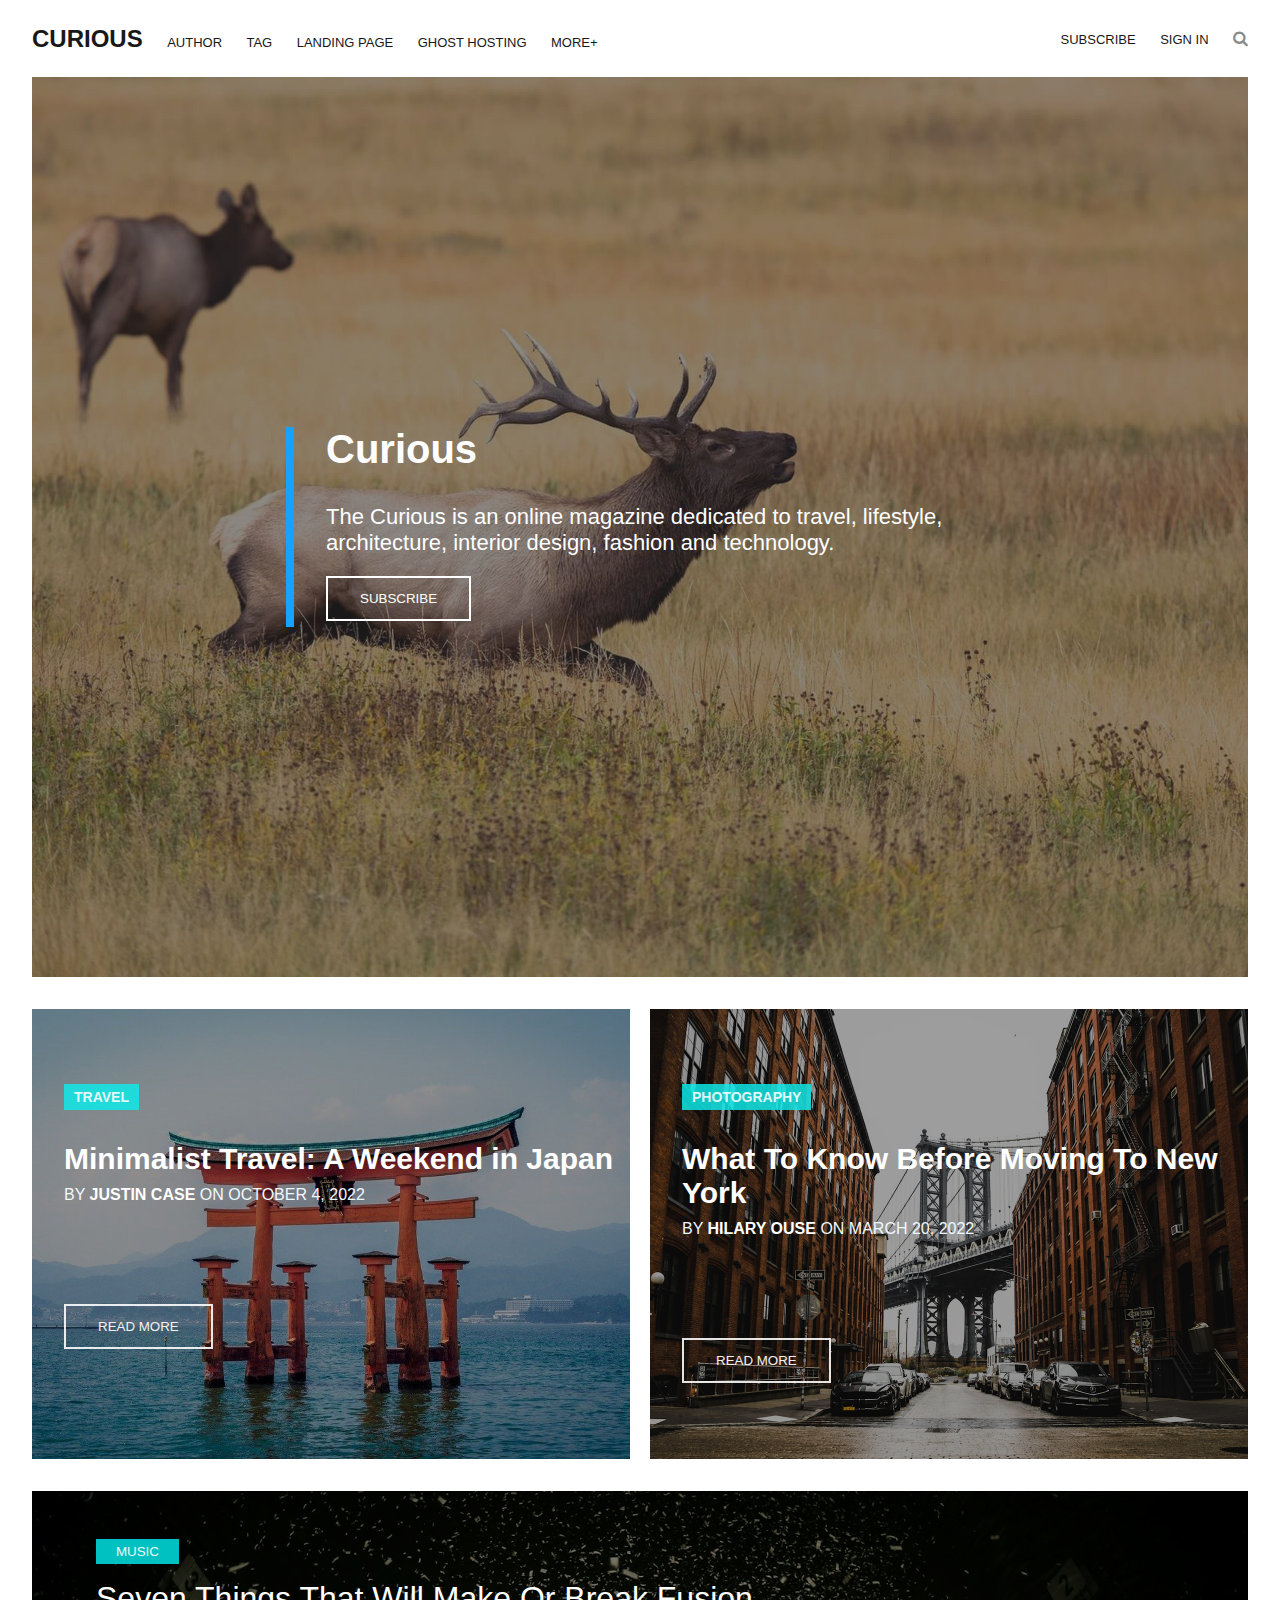
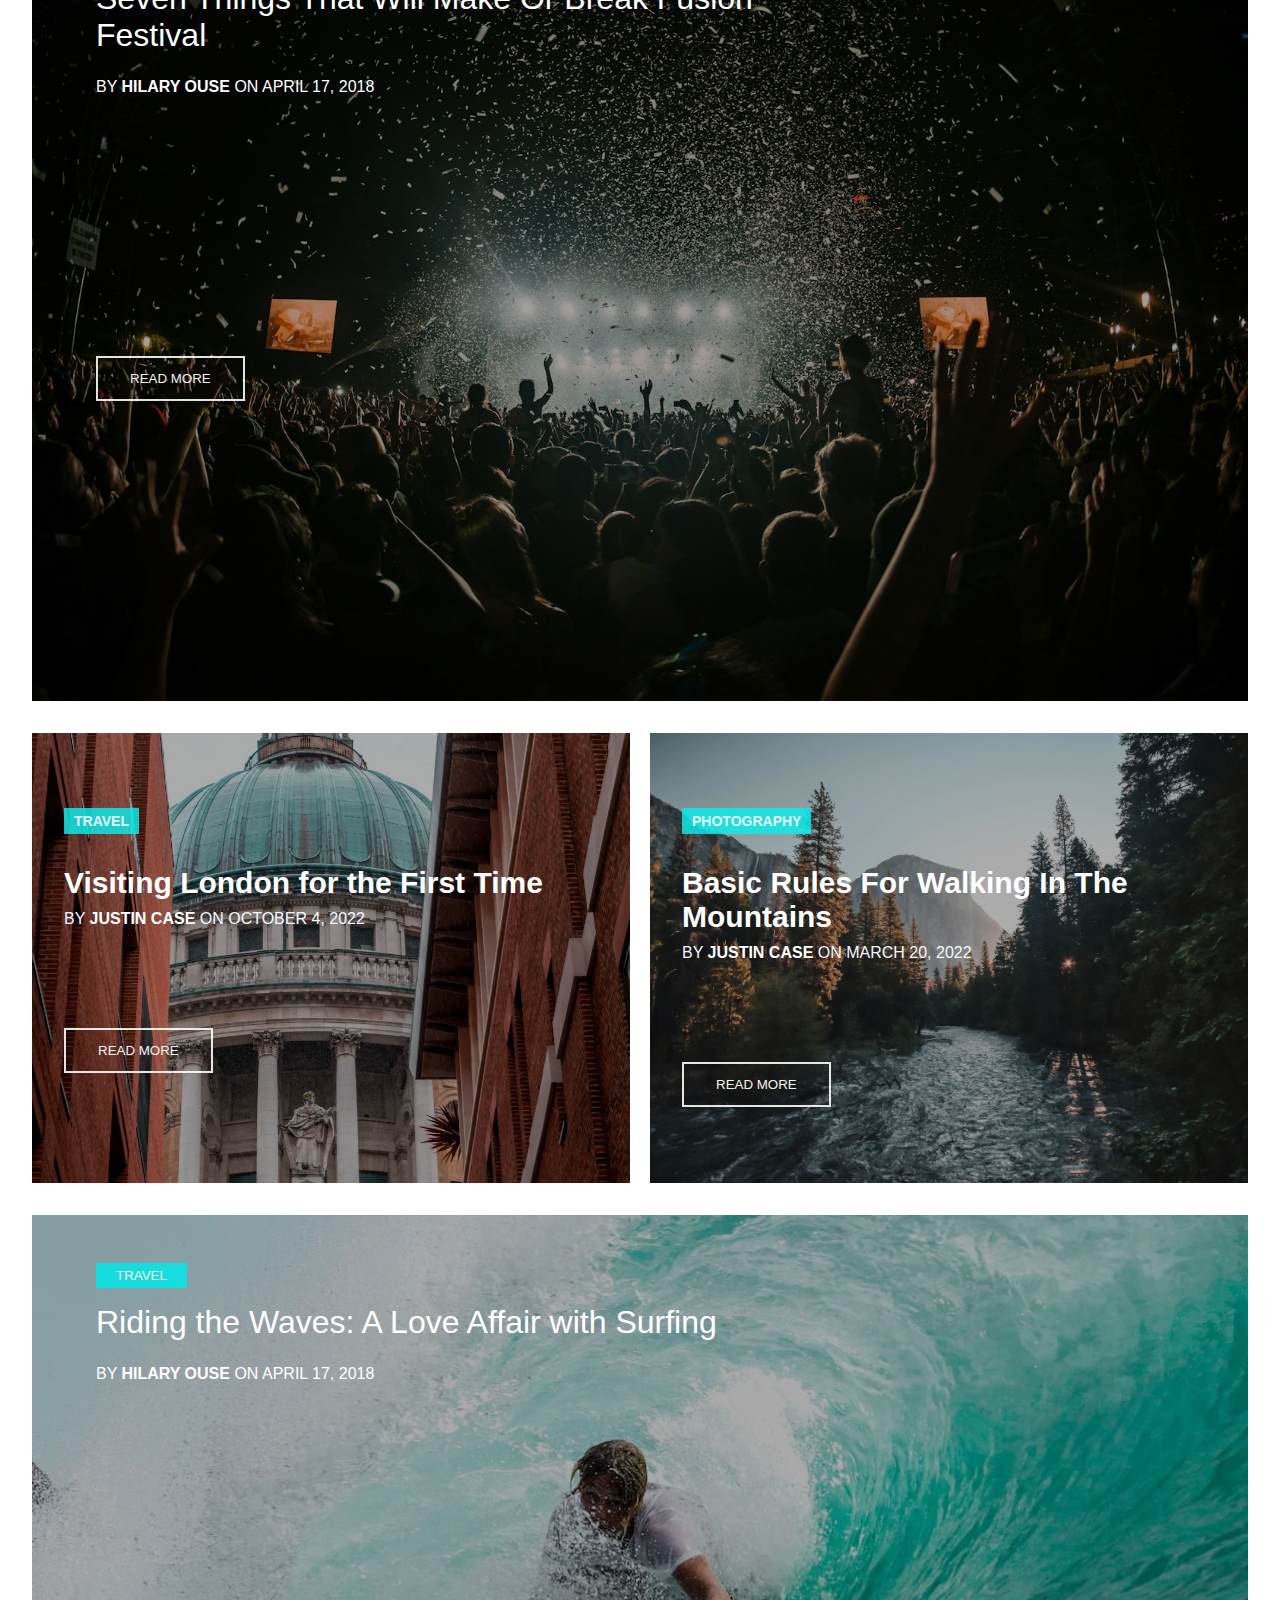
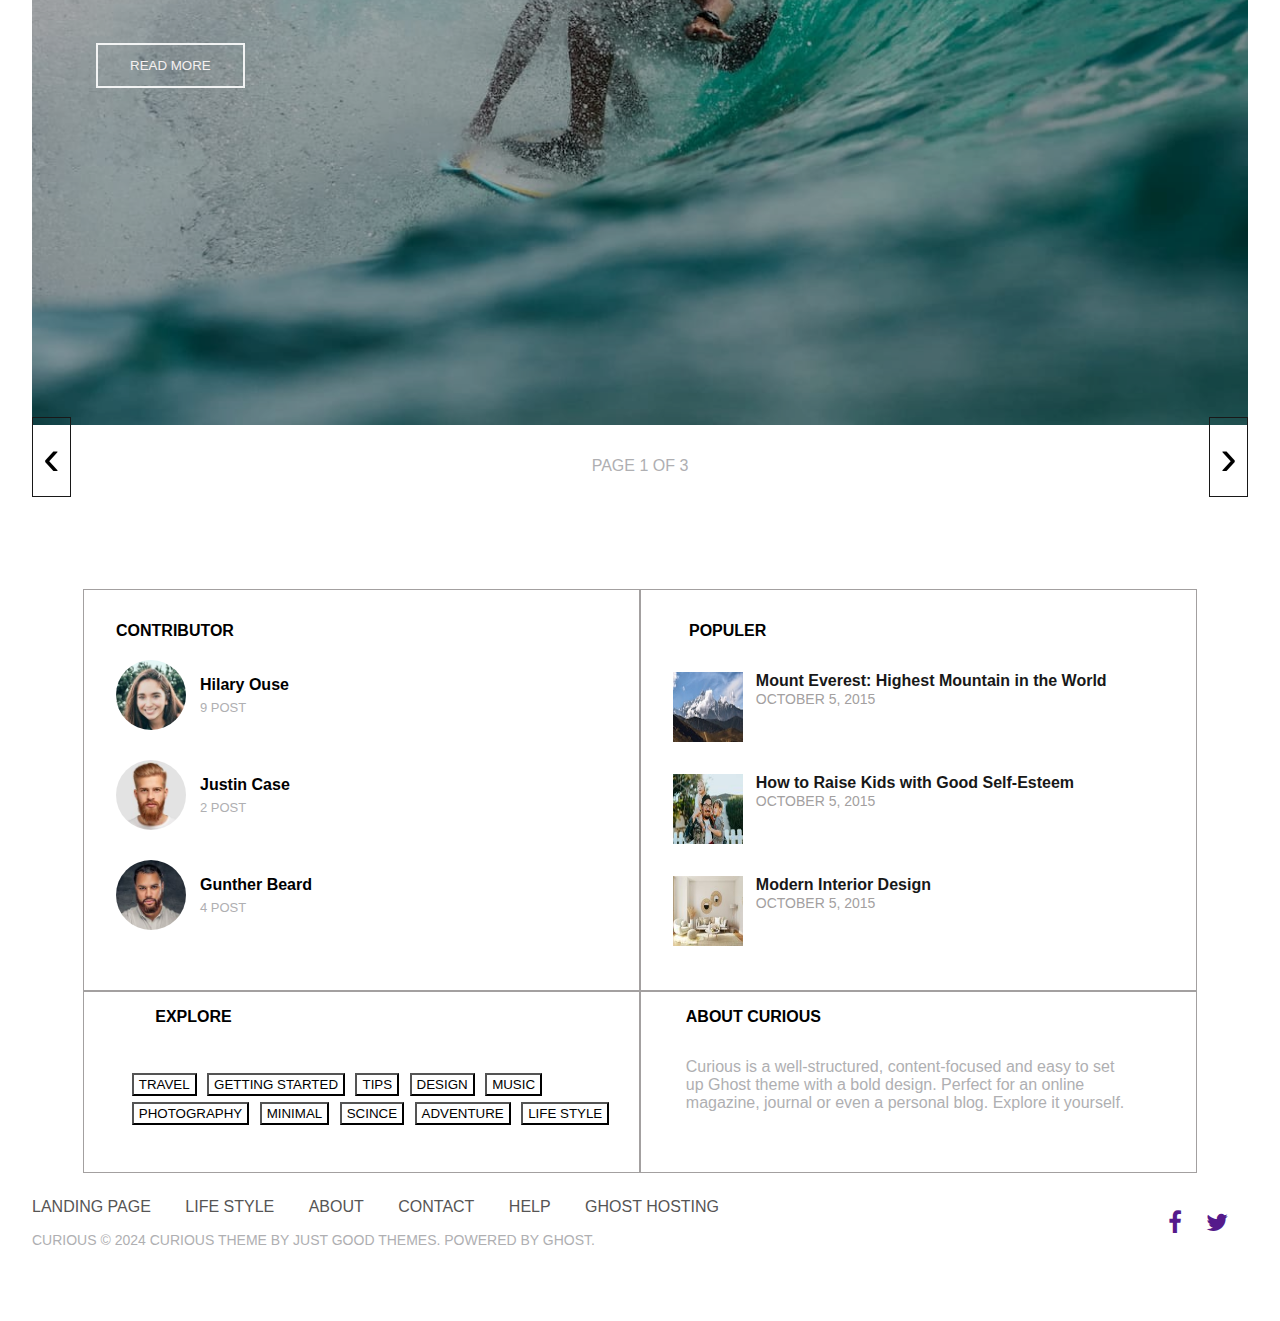
==== commit 83c90b96: "add js and so many new files" ====
--- a/index.html
+++ b/index.html
@@ -9,6 +9,10 @@
     rel="stylesheet"
     href="https://cdnjs.cloudflare.com/ajax/libs/font-awesome/4.7.0/css/font-awesome.min.css"
   />
+  <link href="https://fonts.cdnfonts.com/css/helvetica-neue-55" rel="stylesheet">
+  <style>
+    @import url('https://fonts.cdnfonts.com/css/helvetica-neue-55');
+    </style>
 </head>
 <body>
     <div class="nav-container">
@@ -21,13 +25,13 @@
             <a href="" class="nav-link">MORE+</a>
         </div>
         <div class="subscribe">
-            <a href="" class="nav-link">SUBSCRIBE</a>
-            <a href="" class="nav-link">SIGN IN</a>
-            <a href="" class="nav-link search"><i class="fa fa-search" aria-hidden="true"></i></a>
-            <a href="" class="nav-link searchs" id=" bar"><i class="fa fa-bars" aria-hidden="true"></i></a>
-        </div>
-        <div class="sidebar">
-            <h3 class="hideBar"><i class="fa fa-times" aria-hidden="true"></i></h3>
+            <a href="" class="nav-link" id="nav-link-1k">SUBSCRIBE</a>
+            <a href="" class="nav-link" id="nav-link-1k">SIGN IN</a>
+            <a href="" class="nav-link search" id="nav-link-1k"><i class="fa fa-search" aria-hidden="true"></i></a>
+            <a href="#" class="nav-link searchs bar" id="nav-link-1k" onclick="showSidebar()"><i class="fa fa-bars" aria-hidden="true"></i></a>
+        </div>
+        <div class="sidebar" id="sidebar">
+            <h3 class="hideBar" onclick="removeBar()"><i class="fa fa-times" aria-hidden="true"></i></h3>
             <ul>
                 <li class="explore">EXPLORE CURIOUS</li>
                 <li>AUTHOR</li>
@@ -217,32 +221,52 @@
 
 
             </div>
-            <div class="four-box explore spot">
+            <div class="four-box explore-1st spot">
                 <p class="explore-title">
                     EXPLORE
                 </p>
                 <div class="tags">
-                    <input type="button" value="TRAVEL">
-                    <input type="button" value="GETTING STARTED">
-                    <input type="button" value="TIPS">
-                    <input type="button" value="DESIGN">
-                    <input type="button" value="MUSIC">
-                    <input type="button" value="PHOTOGRAPHY">
-                    <input type="button" value="MINIMAL">
-                    <input type="button" value="SCINCE">
-                    <input type="button" value="ADVENTURE">
-                    <input type="button" value="LIFE STYLE">
-                </div>
-            </div>
-            <div class="four-box explore">
+                    <input type="button" value="TRAVEL" class="in-item ">
+                    <input type="button" value="GETTING STARTED" class="in-item">
+                    <input type="button" value="TIPS" class="in-item">
+                    <input type="button" value="DESIGN"class="in-item">
+                    <input type="button" value="MUSIC"class="in-item">
+                    <input type="button" value="PHOTOGRAPHY"class="in-item">
+                    <input type="button" value="MINIMAL"class="in-item">
+                    <input type="button" value="SCINCE"class="in-item">
+                    <input type="button" value="ADVENTURE"class="in-item">
+                    <input type="button" value="LIFE STYLE"class="in-item">
+                </div>
+            </div>
+            <div class="four-box explore-2">
                 <p class="curious">
                     ABOUT CURIOUS
                 </p>
                 <div class="about-curious-detail">
-                    <span style="font-size: 12px;">Curious is a well-structured, content-focused and easy to set up Ghost theme with a bold design. Perfect for an online magazine, journal or even a personal blog. Explore it yourself.</span>
-                </div>
-            </div>
-        </div>
-    </main>
+
+                    <span class="font-style-about">Curious is a well-structured, content-focused and easy to set up Ghost theme with a bold design. Perfect for an online magazine, journal or even a personal blog. Explore it yourself.</span>
+                </div>
+            </div>
+        </div>
+        <div class="footer-stage">
+            <div class="footer">
+                <a href="" class="footer-links" id="foot-link-1">LANDING PAGE</a>
+                <a href="" class="footer-links">LIFE STYLE</a>
+                <a href="" class="footer-links">ABOUT</a>
+                <a href="" class="footer-links">CONTACT</a>
+                <a href="" class="footer-links">HELP</a>
+                <a href="" class="footer-links">GHOST HOSTING</a>
+                <p class="copy">
+                     CURIOUS © 2024 CURIOUS THEME BY JUST GOOD THEMES. POWERED BY GHOST.
+                </p>
+
+            </div>
+            <div class="icons">
+                <a href="" class="icons-link"><i class="fa fa-facebook" aria-hidden="true"></i></a>
+                <a href="" class="icons-link"><i class="fa fa-twitter" aria-hidden="true"></i></a>
+            </div>
+        </div>
+    </main>
+    <script src="index.js"></script>
 </body>
 </html>--- a/index.css
+++ b/index.css
@@ -1,7 +1,10 @@
+
+@import url('https://fonts.cdnfonts.com/css/helvetica-neue-55');
+
 * {
     padding: 0;
     margin: 0;
-    font-family: Arial, Helvetica, sans-serif;
+    font-family: 'Helvetica Neue', sans-serif;
 }
 
 main {
@@ -27,8 +30,7 @@
 }
 
 #logo {
-    font: 2rem;
-
+    font-size: x-large;
 }
 
 .nav-link {
@@ -39,7 +41,15 @@
     margin-left: 20px;
 
 }
-
+/* media query for navbar without logo after 1000px */
+@media(max-width:1000px){
+    .nav-link{
+        display: none;
+    }
+    #nav-link-1k{
+        display: inline;
+    }
+}
 .search,
 .nav-link:hover {
     opacity: .5;
@@ -49,6 +59,12 @@
     font-size: 16px;
     color: #181818;
 
+}
+#nav-link-1k .fa-bars{
+    font-size: 16px;
+}
+.searchs{
+    display: none;
 }
 
 .first-img {
@@ -131,20 +147,28 @@
 
 .sidebar {
     position: absolute;
-    right: 0%;
+    right: 2%;
     top: 4rem;
     height: 50vh;
     padding: 30px;
-    background-color: rgb(234, 235, 236);
+    background-color: white;
     z-index: 999;
     border-radius: 30px;
-}
+    display: none;
+
+}
+
+
 
 ul li {
     list-style: none;
-    margin-bottom: .80rem;
+    margin-bottom: 1rem;
     font-family: Arial, Helvetica, sans-serif;
     font-size: 14px;
+    color: #423f3f;
+}
+ul li:hover{
+    opacity: 0.5;
 }
 
 .explore {
@@ -533,7 +557,7 @@
 
 .four-box {
     height: 400px;
-    width: 524px;
+    width: 555px;
     border: .03px solid #a3a0a0;
 
 }
@@ -624,10 +648,94 @@
 }
 
 /* start for explore div  */
-.explore{
-    height: 250px;
-}
-.explore1{
-    height: 250px;
-
+.explore-1st{
+    height: 180px;
+    display: flex;
+    justify-content: center;
+    flex-wrap: wrap;
+}
+.explore-2{
+    height: 180px;
+    display: block;
+    justify-content: center;
+    align-items: center;
+
+}
+.explore-title{
+    margin-left: -21rem;
+    margin-top: 1rem;
+    font-weight: 800;
+}
+.tags{
+    margin-left: 2.8rem;
+    justify-content: center;
+    align-items: center;
+}
+.in-item{
+    margin: 3px;
+    padding-top: 2px;
+    padding-bottom: 2px;
+    padding-left: 5px;
+    padding-right: 5px;
+    background-color: transparent;
+}
+.in-item:hover{
+    background-color: rgb(19, 225, 229);
+    border: 1px solid rgb(19, 225, 229);;
+    color: white;
+    cursor: pointer;
+}
+
+.curious{
+    font-weight: 800;
+    margin-top: 1rem;
+    margin-bottom: 2rem;
+    margin-left: 2.80rem;
+}
+.about-curious-detail{
+    margin-left: 2.80rem;
+    width: 80%;
+
+}
+.font-style-about{
+    font-size: medium;
+    font-style: light;
+    margin-bottom: 10px;
+    color: #afafb2;
+    font-weight: lighter;
+}
+
+/* footer is started here  */
+.footer-stage{
+    height: 100px;
+    display: flex;
+    justify-content: space-between;
+    align-items: center;
+    padding-bottom: 3rem;
+}
+
+
+.copy{
+    margin-top: 1rem;
+    font-size: 14px;
+    font-weight: lighter;
+    color: #afafb2;
+}
+.footer-links{
+    margin-left: 30px;
+    text-decoration: none;
+    color: #565555;
+    font-weight: lighter;
+}
+#foot-link-1{
+    margin-left: 0;
+}
+.footer-links:hover{
+    opacity: .5;
+}
+
+.icons-link{
+    font-size: x-large;
+    margin-right: 20px;
+    text-decoration: none;
 }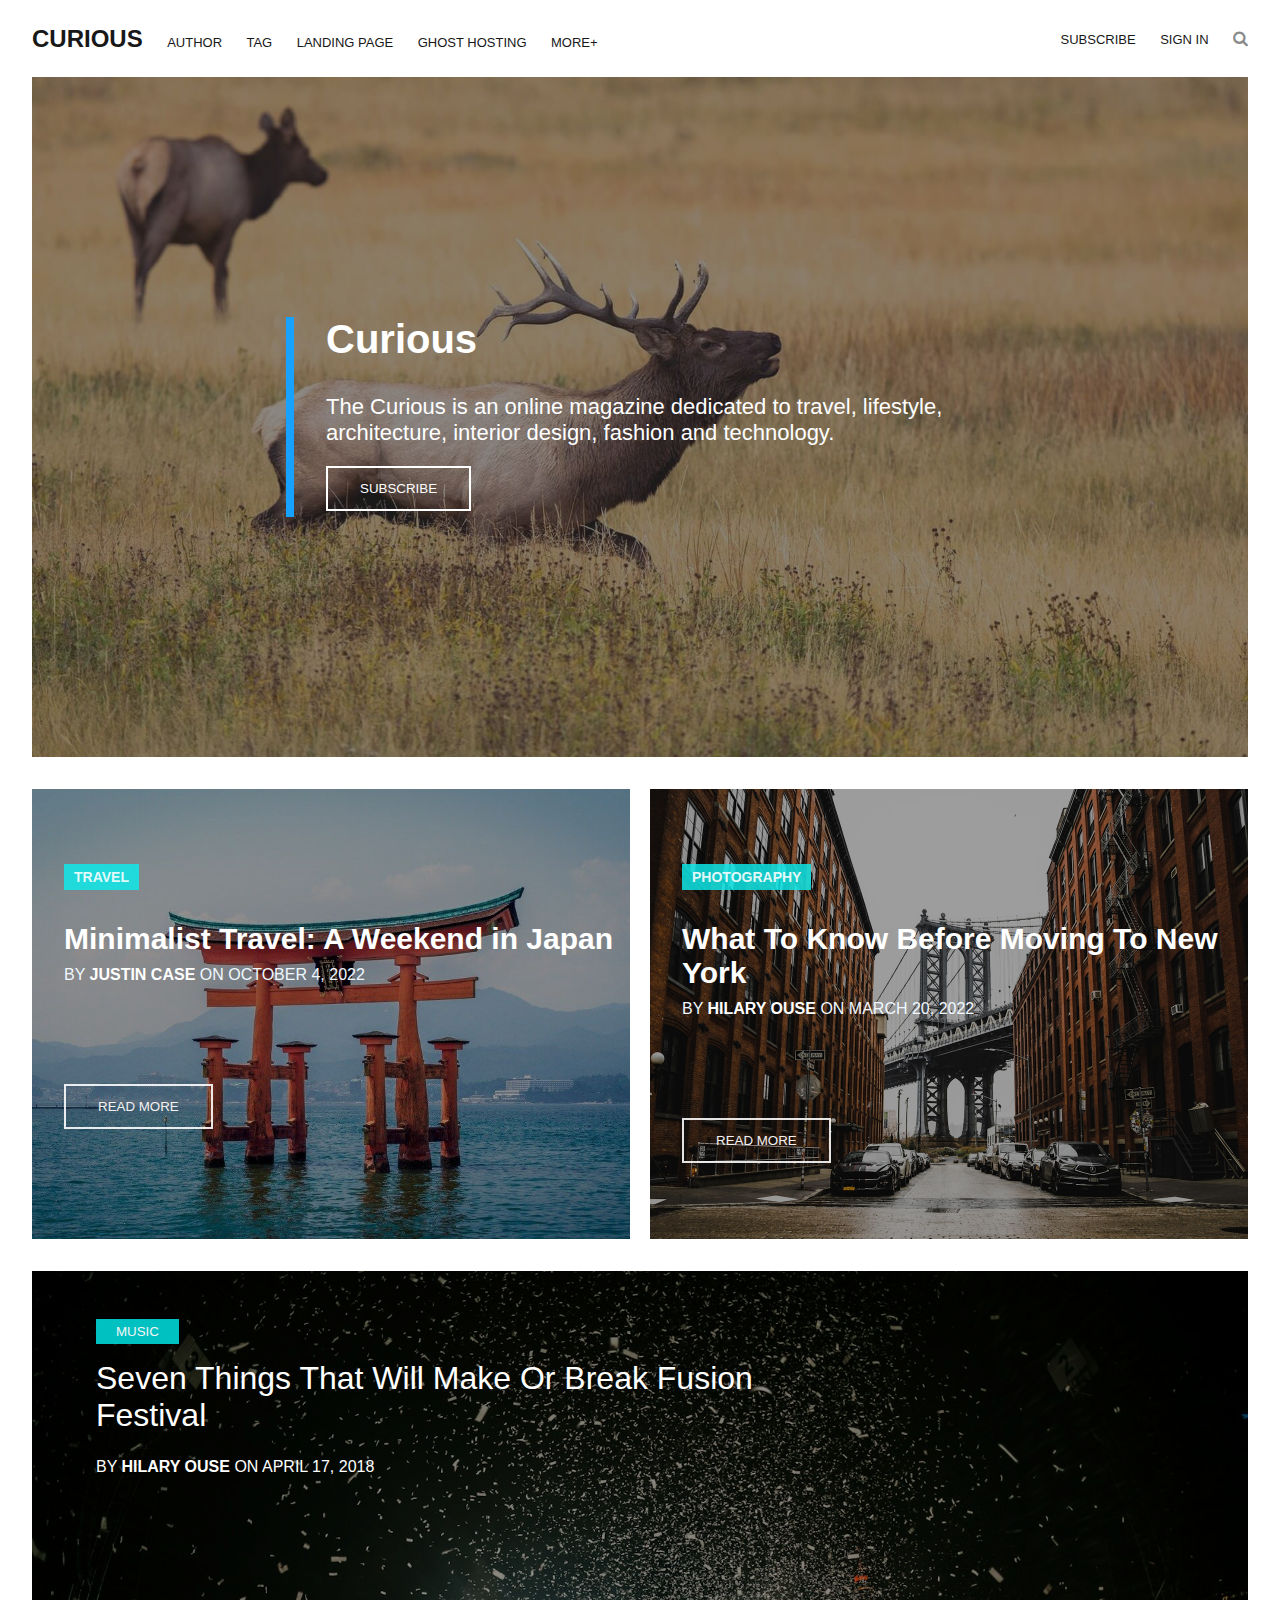
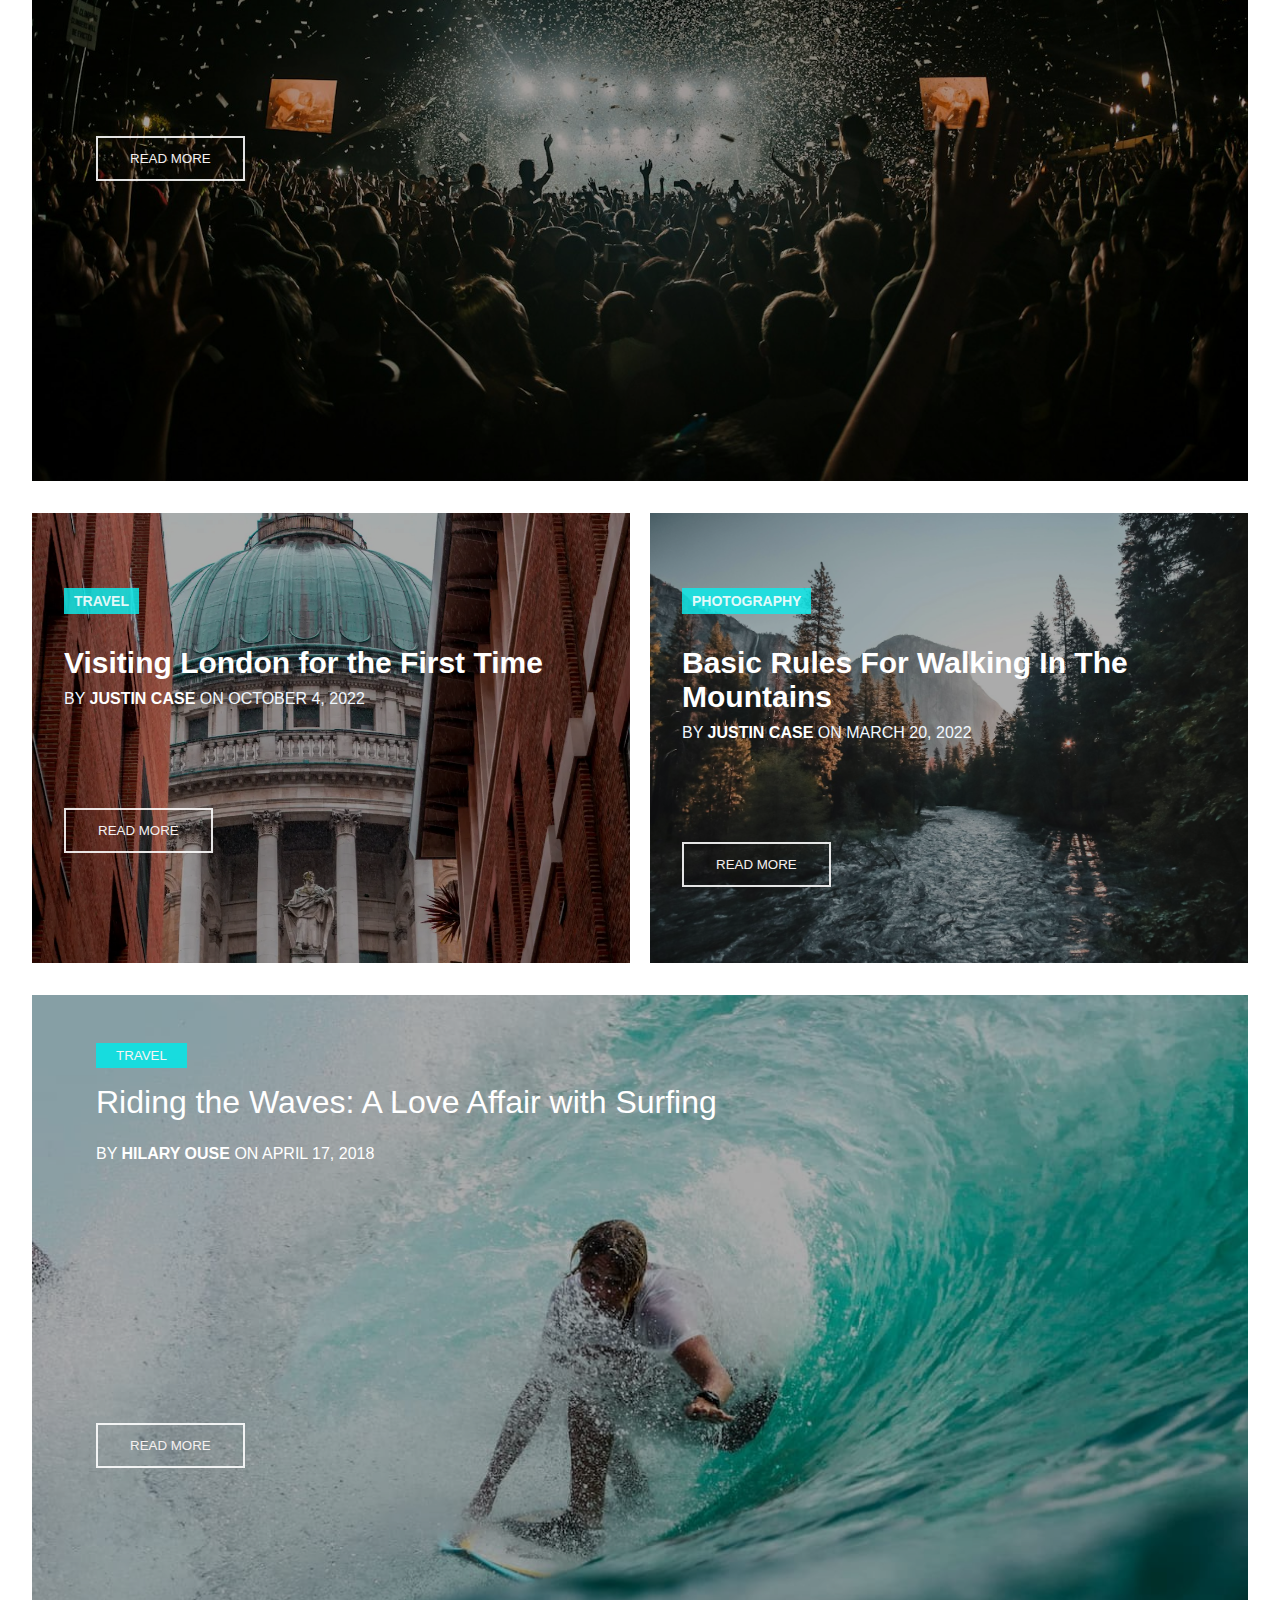
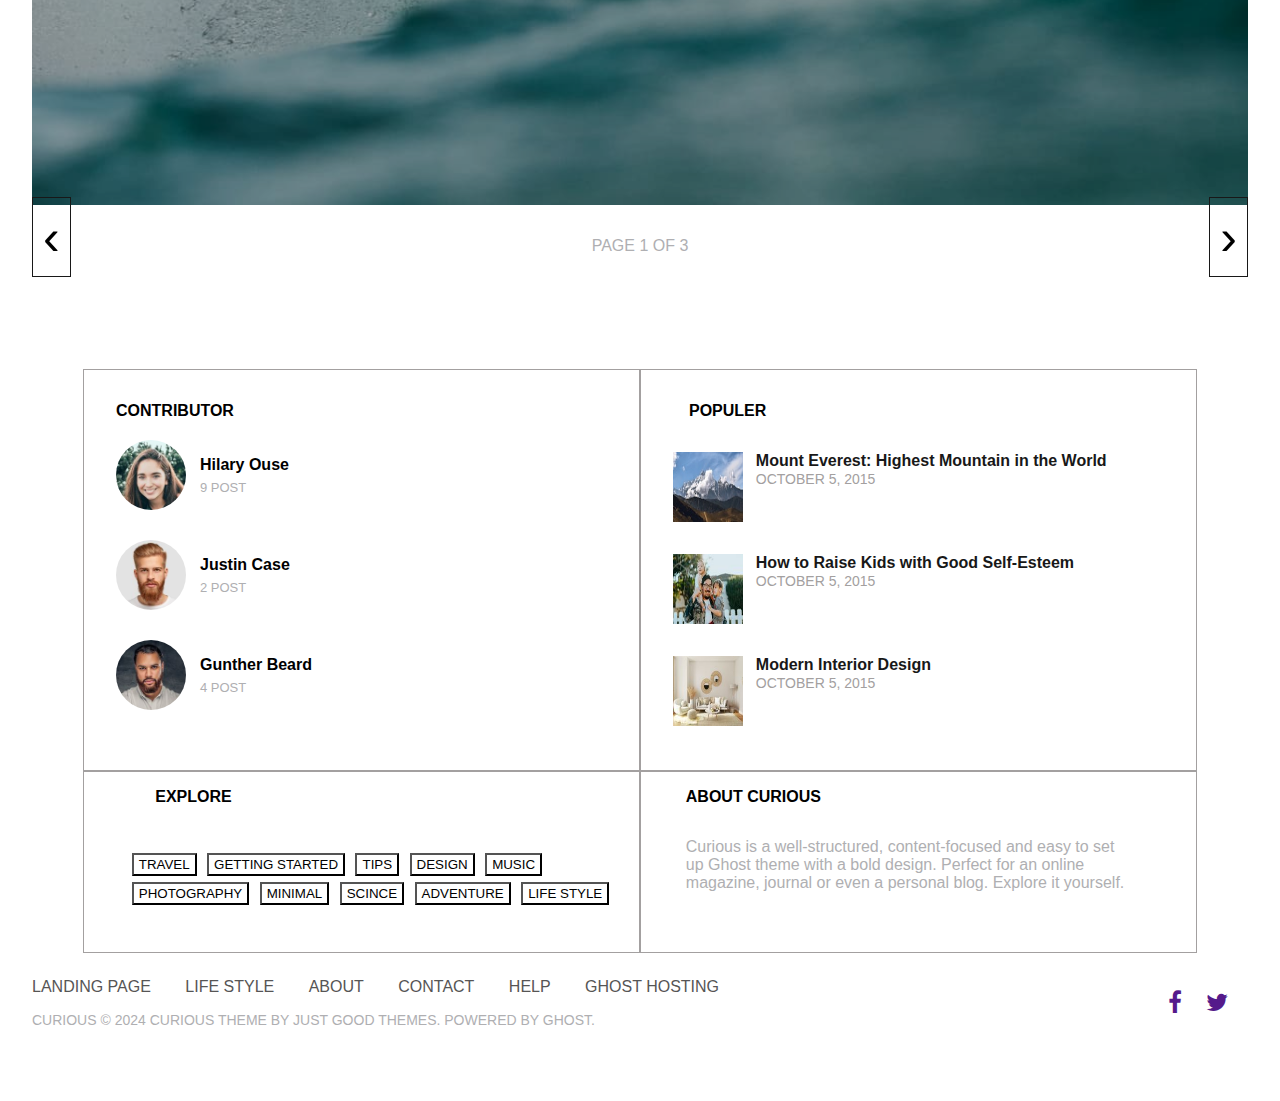
==== commit 5f029676: "add some new features" ====
--- a/index.html
+++ b/index.html
@@ -47,8 +47,8 @@
     <main>
         <div class="first-img">
             <div class="about-first-img">
-                <h1 class="head">Curious</h1>
-                <p class="para-for-first">
+                <h1 class="head" id="head-prior">Curious</h1>
+                <p class="para-for-first" id="p-f-f">
                     The Curious is an online magazine dedicated to travel, lifestyle, architecture,
                      interior design, fashion and technology.
                 </p>
@@ -57,7 +57,7 @@
         </div>
         <!-- now statrt the div with page -->
         <div class="post-container">
-            <div class="post-1 dark">
+            <div class="post-1 dark" id="post-1-preci">
                 <div class="about-post-1">
                     <input type="button" value="TRAVEL" class="about">
                     <p class="post-title">
@@ -70,7 +70,7 @@
                 </div>
             </div>
 
-            <div class="post-2">
+            <div class="post-2" id="post-1-preci">
                 <div class="about-post-2">
                     <input type="button" value="PHOTOGRAPHY" class="about">
 
@@ -86,7 +86,7 @@
     </main>
     <main>
         <div class="post-3">
-            <div class="about-post-3">
+            <div class="about-post-3" id="post-1-preci">
                 <input type="button" value="MUSIC" class="about-3">
     
                 <p class="post-title-3">
@@ -99,7 +99,7 @@
             </div>
         </div>
         <div class="post-container">
-            <div class="post-4 dark">
+            <div class="post-4 dark" id="post-1-preci">
                 <div class="about-post-1">
                     <input type="button" value="TRAVEL" class="about">
                     <p class="post-title">
@@ -112,7 +112,7 @@
                 </div>
             </div>
 
-            <div class="post-5">
+            <div class="post-5" id="post-1-preci">
                 <div class="about-post-2">
                     <input type="button" value="PHOTOGRAPHY" class="about">
 
@@ -128,7 +128,7 @@
         
     </main>
     <main>
-        <div class="post-6">
+        <div class="post-6" id="post-1-preci">
             <div class="about-post-3">
                 <input type="button" value="TRAVEL" class="about-3">
     
--- a/index.css
+++ b/index.css
@@ -91,7 +91,128 @@
     height: 100%;
     background-color: rgba(0, 0, 0, var(--overlay-opacity));
 }
-
+/* for div img */
+@media(max-width:1400px){
+    .first-img{
+        height: 680px;
+        width: 100%;
+    }
+     }
+@media(max-width:1000px){
+.first-img{
+    height: 60vh;
+    width: 100%;
+}
+.head {
+    font-size: 30px;
+    margin-bottom: 2rem;
+    font-family: Arial, Helvetica, sans-serif;
+    color: white;
+    margin-left: 2rem;
+
+}
+.para-for-first {
+    font-size: 18px;
+    font-family: sans-serif;
+    color: white;
+    margin-bottom: 20px;
+    margin-left: 2rem;
+}
+.about-first-img {
+
+    border-left: 8px solid rgb(0, 153, 255);
+    position: relative;
+    width: 700px;
+    height: 200px;
+    z-index: 1;
+    margin-left: 3.75rem;
+    /* Additional styles for your content */
+}
+}
+@media(max-width:900px){
+    .first-img{
+        height: 465px;
+        width: 100%;
+    }
+}
+
+@media(max-width:750px){
+    .first-img{
+        height: 465;
+        width: 100%;
+    }
+    .head {
+        font-size: 22px;
+        margin-bottom: 2rem;
+        font-family: Arial, Helvetica, sans-serif;
+        color: white;
+        margin-left: 2rem;
+    
+    }
+    #head-prior{
+        font-size: 22px;
+    }
+    .para-for-first {
+        font-size: 14px;
+        font-family: sans-serif;
+        color: white;
+        margin-bottom: 20px;
+        margin-left: 2rem;
+    }
+    #p-f-f{
+        font-size: 16px;
+    }
+    .about-first-img {
+    
+        border-left: 8px solid rgb(0, 153, 255);
+        position: relative;
+        width: 700px;
+        height: 200px;
+        z-index: 1;
+        margin-left: 3.75rem;
+        margin-right: 1rem;
+        /* Additional styles for your content */
+    }
+    }
+
+    @media(max-width:620px){
+        .first-img{
+            height: 35vh;
+            width: 100%;
+        }
+        .head {
+            font-size: 22px;
+            margin-bottom: 2rem;
+            font-family: Arial, Helvetica, sans-serif;
+            color: white;
+            margin-left: 2rem;
+        
+        }
+        #head-prior{
+            font-size: 20px;
+        }
+        .para-for-first {
+            font-size: 10px;
+            font-family: sans-serif;
+            color: white;
+            margin-bottom: 20px;
+            margin-left: 2rem;
+        }
+        #p-f-f{
+            font-size: 14px;
+            font-weight: lighter;
+        }
+        .about-first-img {
+        
+            border-left: 4px solid rgb(0, 153, 255);
+            position: relative;
+            width: 700px;
+            height: 200px;
+            z-index: 1;
+            margin-left: 3.75rem;
+            /* Additional styles for your content */
+        }
+        }
 .head {
     font-size: 40px;
     margin-bottom: 2rem;
@@ -195,6 +316,36 @@
     gap: 20px;
     margin-bottom: 2rem;
 
+}
+
+/* meadia for post container */
+@media(max-width:900px){
+    .post-container{
+        margin-top: 2rem;
+        display: flex;
+        flex-direction: column;
+        justify-content: center;
+        align-items: center;
+        gap: 20px;
+        margin-bottom: 2rem;
+        margin-left: 0;
+        margin-right: 0;
+    }
+    .post-1{
+
+        margin-left: 0;
+        margin-right: 0;
+    }
+    #post-1-preci{
+        height: 465px;
+        width: 100%;
+    }
+    .post-2{
+        height: 465px;
+        width: 740px;
+        margin-left: 0;
+        margin-right: 0;
+    }
 }
 
 .post-1 {
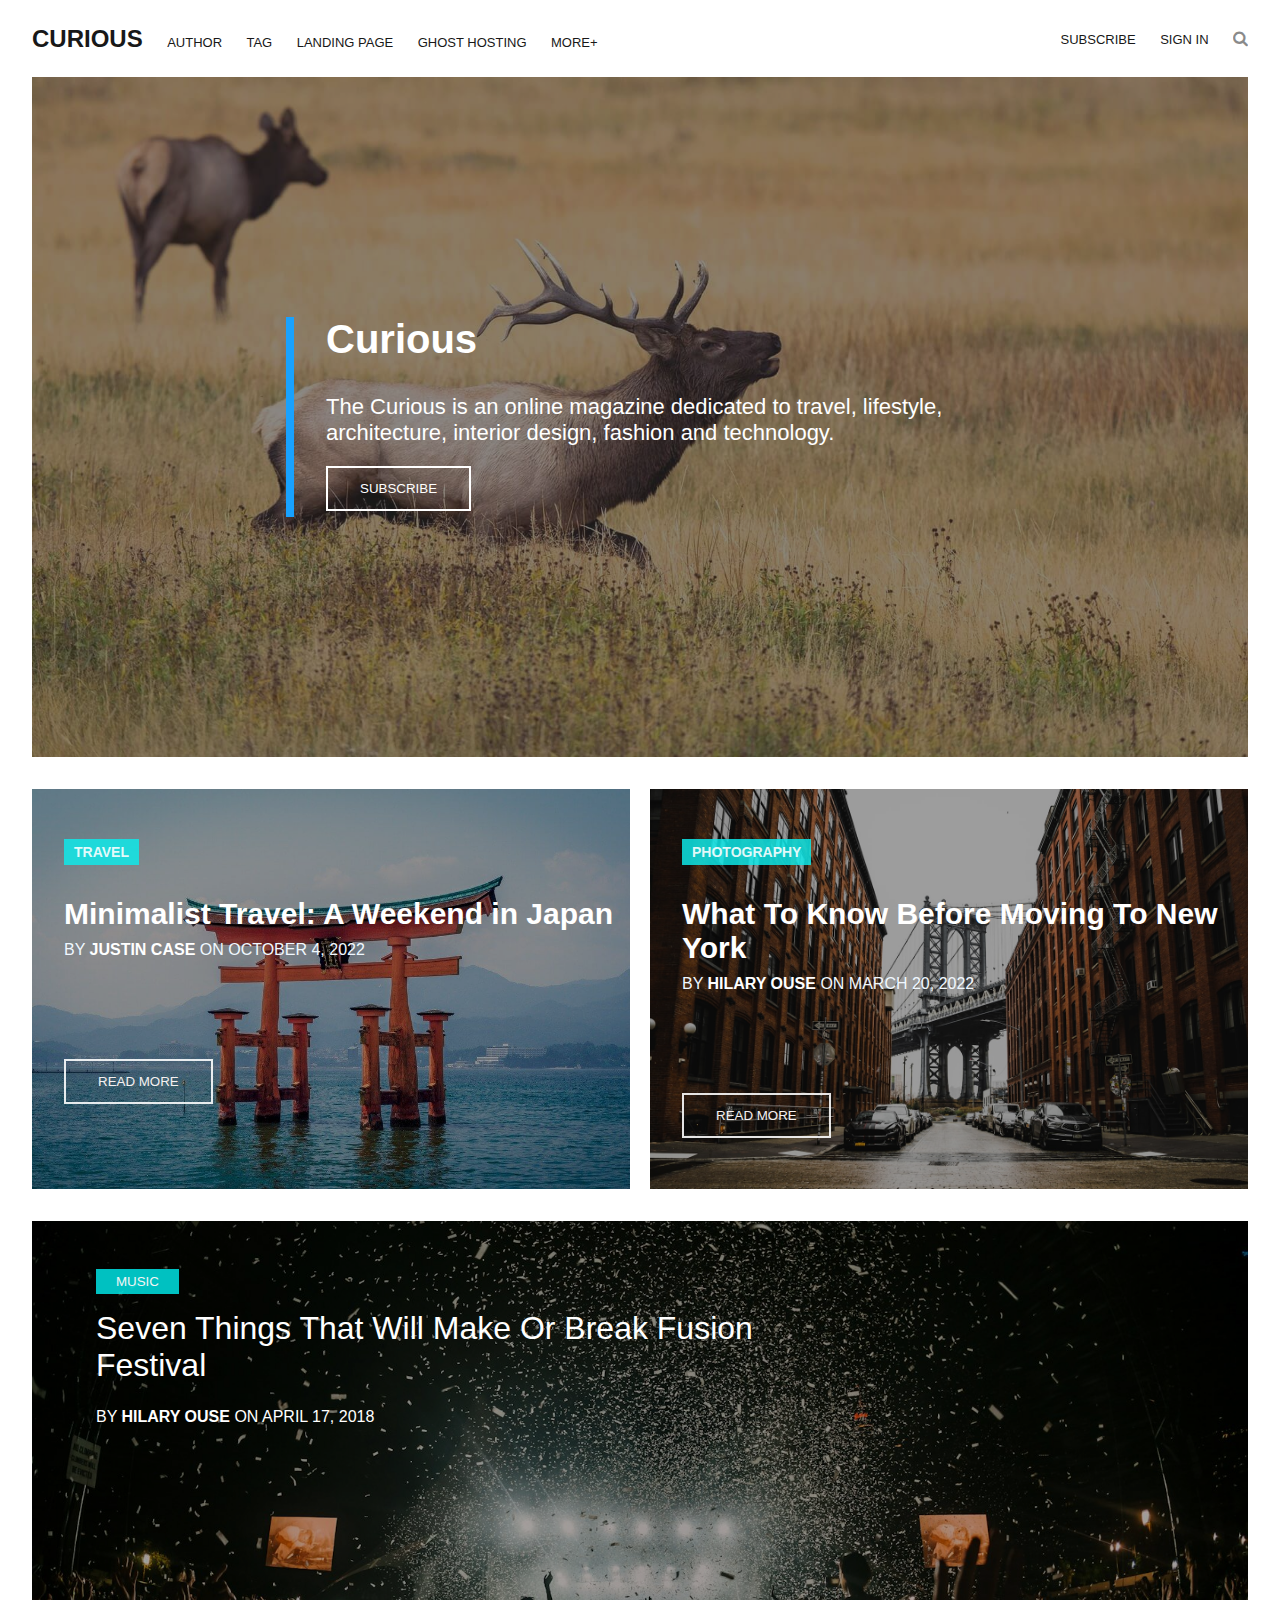
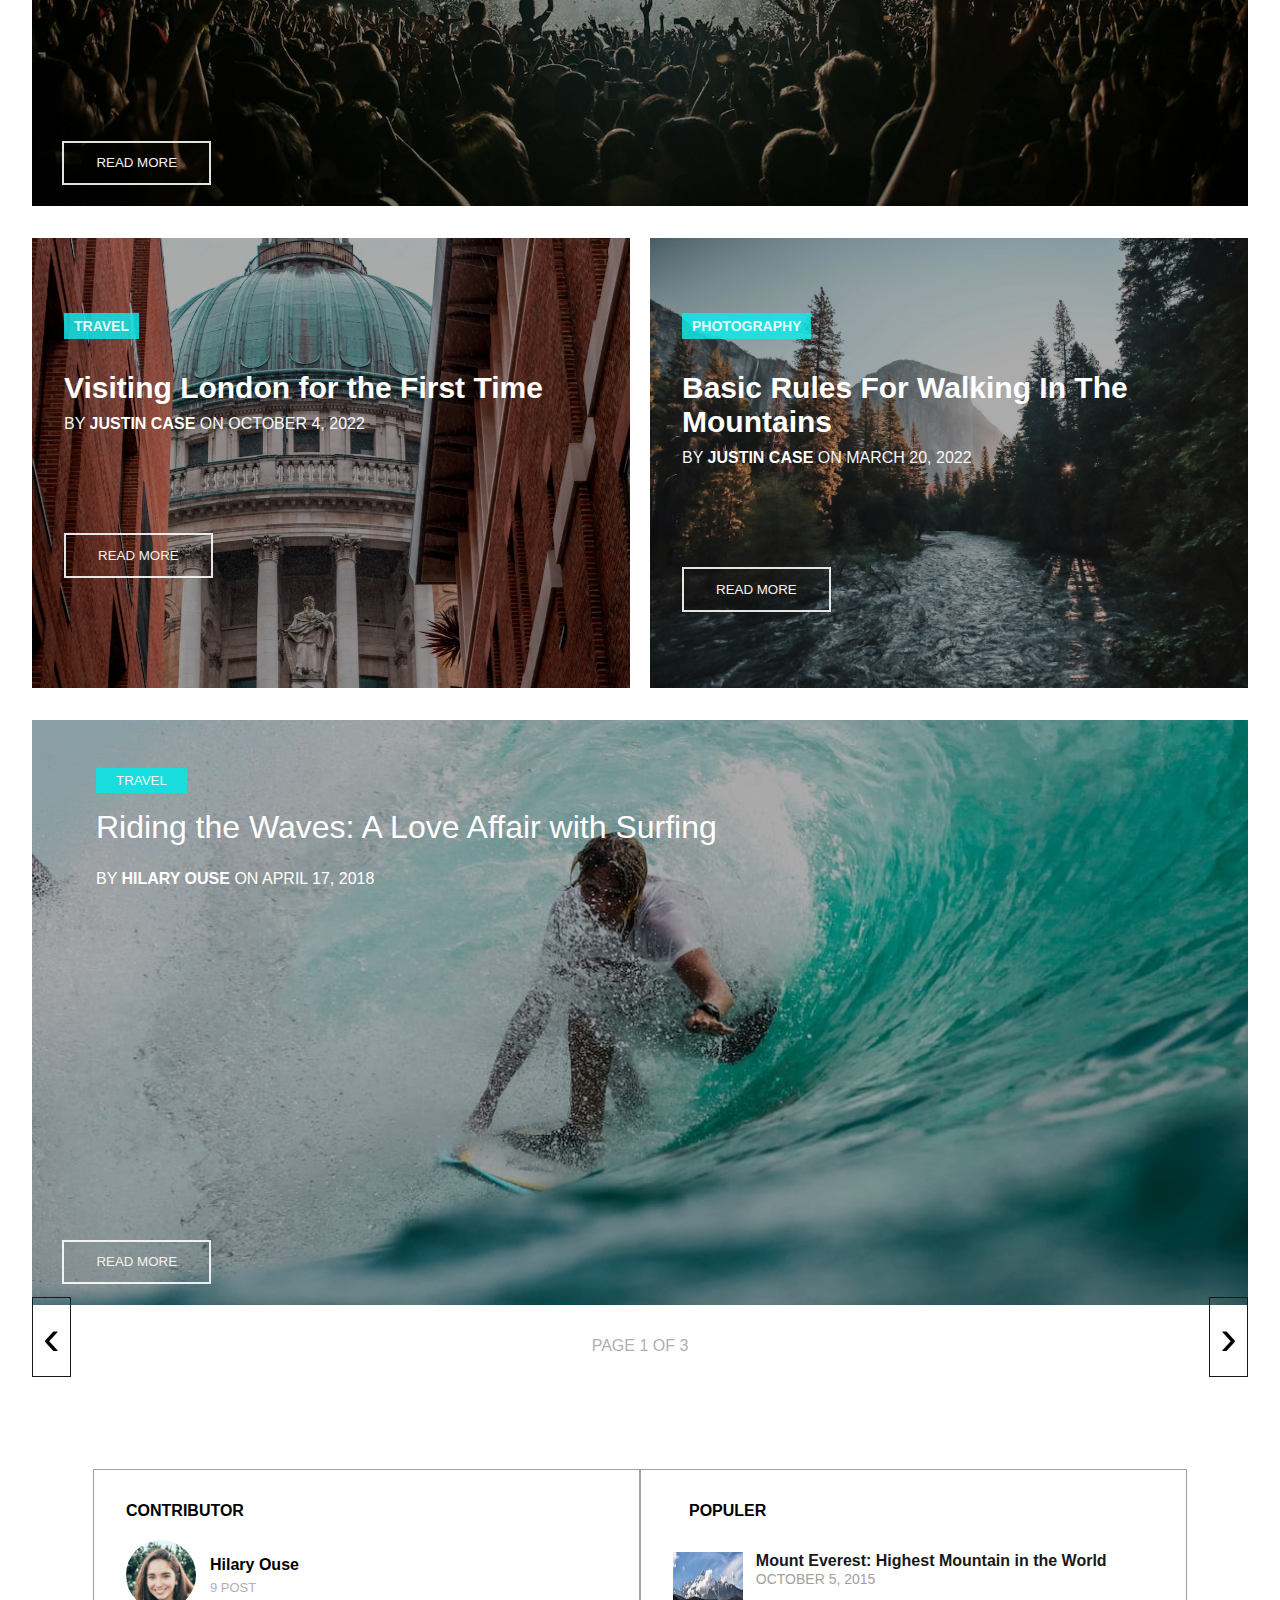
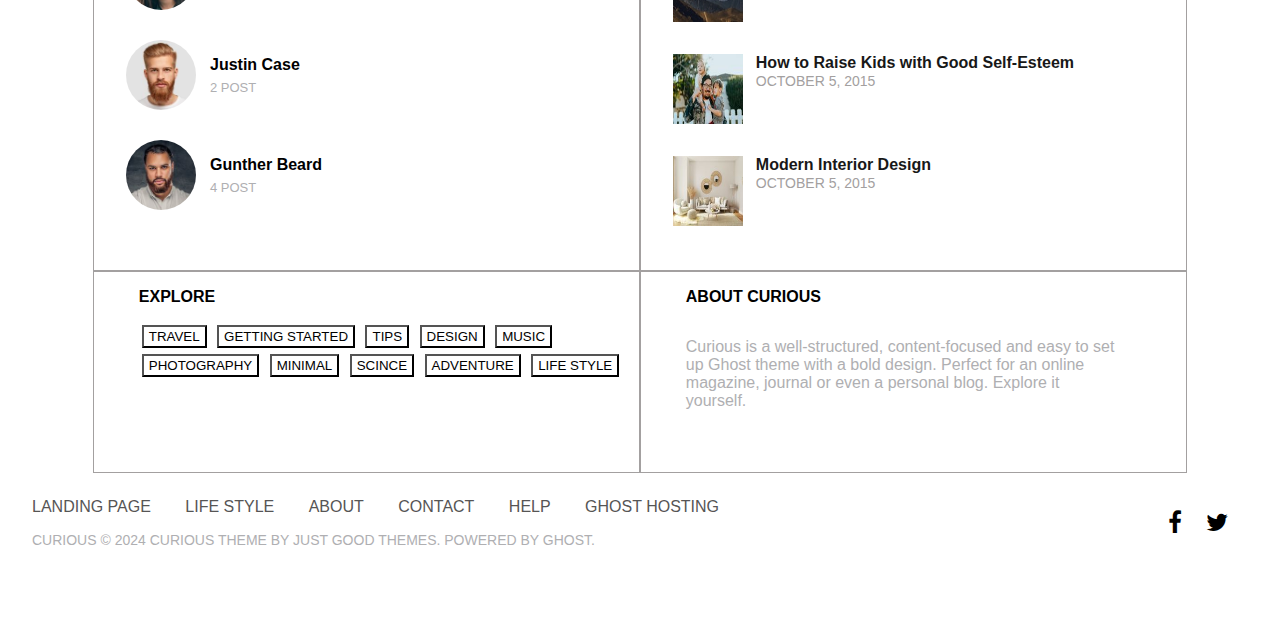
==== commit 15ef383e: "add so many new things" ====
--- a/index.html
+++ b/index.html
@@ -25,8 +25,8 @@
             <a href="" class="nav-link">MORE+</a>
         </div>
         <div class="subscribe">
-            <a href="" class="nav-link" id="nav-link-1k">SUBSCRIBE</a>
-            <a href="" class="nav-link" id="nav-link-1k">SIGN IN</a>
+            <a href="" class="nav-link sub" id="nav-link-1k-2">SUBSCRIBE</a>
+            <a href="" class="nav-link sign" id="nav-link-1k-2">SIGN IN</a>
             <a href="" class="nav-link search" id="nav-link-1k"><i class="fa fa-search" aria-hidden="true"></i></a>
             <a href="#" class="nav-link searchs bar" id="nav-link-1k" onclick="showSidebar()"><i class="fa fa-bars" aria-hidden="true"></i></a>
         </div>
@@ -46,7 +46,7 @@
     </div>
     <main>
         <div class="first-img">
-            <div class="about-first-img">
+            <div class="about-first-img" id="about-first-img">
                 <h1 class="head" id="head-prior">Curious</h1>
                 <p class="para-for-first" id="p-f-f">
                     The Curious is an online magazine dedicated to travel, lifestyle, architecture,
@@ -66,7 +66,7 @@
                     <p class="post-author">
                         BY <strong>JUSTIN CASE</strong> ON OCTOBER 4, 2022
                     </p>
-                    <input type="button" value="READ MORE" id="post-btn" >
+                    <input type="button" value="READ MORE" id="post-btn" class="pos-1-btn" >
                 </div>
             </div>
 
@@ -80,13 +80,13 @@
                     <p class="post-author">
                         BY <strong>HILARY OUSE </strong>ON MARCH 20, 2022
                     </p>
-                    <input type="button" value="READ MORE" id="post-btn">
-            </div>
-        </div>
-    </main>
-    <main>
-        <div class="post-3">
-            <div class="about-post-3" id="post-1-preci">
+                    <input type="button" value="READ MORE" id="post-btn" class="pos-1-btn">
+            </div>
+        </div>
+    </main>
+    <main>
+        <div class="post-3 " id="post-3-new">
+            <div class="about-post-3">
                 <input type="button" value="MUSIC" class="about-3">
     
                 <p class="post-title-3">
@@ -95,8 +95,8 @@
                 <p class="post-author-3">
                     BY <strong>HILARY OUSE</strong> ON APRIL 17, 2018
                 </p>
-                <input type="button" value="READ MORE" id="post-btn-3">
-            </div>
+            </div>
+            <input type="button" value="READ MORE" id="post-btn-3" class="post-3-button pos-1-btn">
         </div>
         <div class="post-container">
             <div class="post-4 dark" id="post-1-preci">
@@ -108,7 +108,7 @@
                     <p class="post-author">
                         BY <strong>JUSTIN CASE</strong> ON OCTOBER 4, 2022
                     </p>
-                    <input type="button" value="READ MORE" id="post-btn" >
+                    <input type="button" value="READ MORE" id="post-btn" class="post-4-btn">
                 </div>
             </div>
 
@@ -122,13 +122,13 @@
                     <p class="post-author">
                         BY <strong>JUSTIN CASE </strong>ON MARCH 20, 2022
                     </p>
-                    <input type="button" value="READ MORE" id="post-btn">
+                    <input type="button" value="READ MORE" id="post-btn" class="post-5-btn">
             </div>
         </div>
         
     </main>
     <main>
-        <div class="post-6" id="post-1-preci">
+        <div class="post-6 post-no-6" id="post-6-new">
             <div class="about-post-3">
                 <input type="button" value="TRAVEL" class="about-3">
     
@@ -218,14 +218,13 @@
                         <span class="light-text">OCTOBER 5, 2015</span>
                     </div>
                 </div>
-
-
             </div>
             <div class="four-box explore-1st spot">
-                <p class="explore-title">
-                    EXPLORE
-                </p>
+
                 <div class="tags">
+                    <p class="explore-title" id="explore-title">
+                        EXPLORE
+                    </p>
                     <input type="button" value="TRAVEL" class="in-item ">
                     <input type="button" value="GETTING STARTED" class="in-item">
                     <input type="button" value="TIPS" class="in-item">
@@ -249,7 +248,7 @@
             </div>
         </div>
         <div class="footer-stage">
-            <div class="footer">
+            <div class="footer" id="footer-link-copy">
                 <a href="" class="footer-links" id="foot-link-1">LANDING PAGE</a>
                 <a href="" class="footer-links">LIFE STYLE</a>
                 <a href="" class="footer-links">ABOUT</a>
@@ -259,7 +258,6 @@
                 <p class="copy">
                      CURIOUS © 2024 CURIOUS THEME BY JUST GOOD THEMES. POWERED BY GHOST.
                 </p>
-
             </div>
             <div class="icons">
                 <a href="" class="icons-link"><i class="fa fa-facebook" aria-hidden="true"></i></a>
--- a/index.css
+++ b/index.css
@@ -1,17 +1,21 @@
-
 @import url('https://fonts.cdnfonts.com/css/helvetica-neue-55');
 
 * {
     padding: 0;
     margin: 0;
-    font-family: 'Helvetica Neue', sans-serif;
+    font-family: Arial, Helvetica, sans-serif;
 }
 
 main {
     margin-left: 2rem;
     margin-right: 2rem;
 }
-
+@media(max-width:900px){
+    main {
+        margin-left: 1rem;
+        margin-right: 1rem;
+    }
+}
 .nav-container {
     height: 77px;
     display: flex;
@@ -41,15 +45,27 @@
     margin-left: 20px;
 
 }
+
 /* media query for navbar without logo after 1000px */
-@media(max-width:1000px){
-    .nav-link{
+@media(max-width:1000px) {
+    .nav-link {
         display: none;
     }
+
     #nav-link-1k{
         display: inline;
     }
-}
+    #nav-link-1k-2{
+        display: inline;
+
+    }
+}
+@media(max-width:500px) {
+    #nav-link-1k-2 {
+        display: none;
+    }
+}
+
 .search,
 .nav-link:hover {
     opacity: .5;
@@ -60,10 +76,12 @@
     color: #181818;
 
 }
-#nav-link-1k .fa-bars{
+
+#nav-link-1k .fa-bars {
     font-size: 16px;
 }
-.searchs{
+
+.searchs {
     display: none;
 }
 
@@ -91,128 +109,167 @@
     height: 100%;
     background-color: rgba(0, 0, 0, var(--overlay-opacity));
 }
+
 /* for div img */
-@media(max-width:1400px){
-    .first-img{
+@media(max-width:1400px) {
+    .first-img {
         height: 680px;
         width: 100%;
     }
-     }
-@media(max-width:1000px){
-.first-img{
-    height: 60vh;
-    width: 100%;
-}
-.head {
-    font-size: 30px;
-    margin-bottom: 2rem;
-    font-family: Arial, Helvetica, sans-serif;
-    color: white;
-    margin-left: 2rem;
-
-}
-.para-for-first {
-    font-size: 18px;
-    font-family: sans-serif;
-    color: white;
-    margin-bottom: 20px;
-    margin-left: 2rem;
-}
-.about-first-img {
-
-    border-left: 8px solid rgb(0, 153, 255);
-    position: relative;
-    width: 700px;
-    height: 200px;
-    z-index: 1;
-    margin-left: 3.75rem;
-    /* Additional styles for your content */
-}
-}
-@media(max-width:900px){
-    .first-img{
+}
+
+@media(max-width:1000px) {
+    .first-img {
+        height: 60vh;
+        width: 100%;
+    }
+
+    .head {
+        font-size: 30px;
+        margin-bottom: 2rem;
+        font-family: Arial, Helvetica, sans-serif;
+        color: white;
+        margin-left: 2rem;
+
+    }
+
+    .para-for-first {
+        font-size: 18px;
+        font-family: sans-serif;
+        color: white;
+        margin-bottom: 20px;
+        margin-left: 2rem;
+    }
+
+    .about-first-img {
+
+        border-left: 8px solid rgb(0, 153, 255);
+        position: relative;
+        width: 700px;
+        height: 200px;
+        z-index: 1;
+        margin-left: 3.75rem;
+        /* Additional styles for your content */
+    }
+}
+
+@media(max-width:900px) {
+    .first-img {
         height: 465px;
         width: 100%;
     }
 }
 
-@media(max-width:750px){
-    .first-img{
+@media(max-width:750px) {
+    .first-img {
         height: 465;
         width: 100%;
     }
+
     .head {
         font-size: 22px;
         margin-bottom: 2rem;
         font-family: Arial, Helvetica, sans-serif;
         color: white;
         margin-left: 2rem;
-    
-    }
-    #head-prior{
+
+    }
+
+    #head-prior {
         font-size: 22px;
     }
+
     .para-for-first {
         font-size: 14px;
         font-family: sans-serif;
         color: white;
         margin-bottom: 20px;
-        margin-left: 2rem;
-    }
-    #p-f-f{
+        margin-left: 1rem;
+    }
+
+    #p-f-f {
         font-size: 16px;
     }
+
     .about-first-img {
-    
-        border-left: 8px solid rgb(0, 153, 255);
+        border-left: 4px solid rgb(0, 153, 255);
         position: relative;
         width: 700px;
         height: 200px;
         z-index: 1;
         margin-left: 3.75rem;
-        margin-right: 1rem;
+        margin-right: .70rem;
         /* Additional styles for your content */
     }
-    }
-
-    @media(max-width:620px){
-        .first-img{
-            height: 35vh;
-            width: 100%;
-        }
-        .head {
-            font-size: 22px;
-            margin-bottom: 2rem;
-            font-family: Arial, Helvetica, sans-serif;
-            color: white;
-            margin-left: 2rem;
-        
-        }
-        #head-prior{
-            font-size: 20px;
-        }
-        .para-for-first {
-            font-size: 10px;
-            font-family: sans-serif;
-            color: white;
-            margin-bottom: 20px;
-            margin-left: 2rem;
-        }
-        #p-f-f{
-            font-size: 14px;
-            font-weight: lighter;
-        }
-        .about-first-img {
-        
-            border-left: 4px solid rgb(0, 153, 255);
-            position: relative;
-            width: 700px;
-            height: 200px;
-            z-index: 1;
-            margin-left: 3.75rem;
-            /* Additional styles for your content */
-        }
-        }
+}
+
+@media(max-width:620px) {
+    .first-img {
+        height: 35vh;
+        width: 100%;
+    }
+
+    .head {
+        font-size: 22px;
+        margin-bottom: 2rem;
+        font-family: Arial, Helvetica, sans-serif;
+        color: white;
+        margin-left: 2rem;
+
+    }
+
+    #head-prior {
+        font-size: 20px;
+    }
+
+    .para-for-first {
+        font-size: 10px;
+        font-family: sans-serif;
+        color: white;
+        margin-bottom: 20px;
+        margin-left: 2rem;
+    }
+
+    #p-f-f {
+        font-size: 16px;
+        font-weight: lighter;
+    }
+    #about-first-img {
+
+        border-left: 4px solid rgb(0, 153, 255);
+        position: relative;
+        width: 700px;
+        height: 200px;
+        z-index: 1;
+        margin-left: 1.75rem;
+        /* Additional styles for your content */
+    }
+}
+@media(max-width:350px){
+    .first-img {
+        height: 80vh;
+        width: 100%;
+        display: flex;
+        justify-content: center;
+        align-items: center;
+    }
+    #about-first-img {
+
+        border-left: 4px solid rgb(0, 153, 255);
+        position: relative;
+        width: 700px;
+        height: 200px;
+        z-index: 1;
+        margin-left: 1.75rem;
+        /* Additional styles for your content */
+    }
+    #p-f-f {
+        font-size: 16px;
+        font-weight: lighter;
+    }
+
+}
+
 .head {
     font-size: 40px;
     margin-bottom: 2rem;
@@ -288,7 +345,8 @@
     font-size: 14px;
     color: #423f3f;
 }
-ul li:hover{
+
+ul li:hover {
     opacity: 0.5;
 }
 
@@ -319,8 +377,8 @@
 }
 
 /* meadia for post container */
-@media(max-width:900px){
-    .post-container{
+@media(max-width:950px) {
+    .post-container {
         margin-top: 2rem;
         display: flex;
         flex-direction: column;
@@ -331,22 +389,59 @@
         margin-left: 0;
         margin-right: 0;
     }
-    .post-1{
+
+    .post-1 {
 
         margin-left: 0;
         margin-right: 0;
     }
-    #post-1-preci{
+
+    #post-1-preci {
         height: 465px;
         width: 100%;
     }
-    .post-2{
+
+    .post-2 {
         height: 465px;
         width: 740px;
         margin-left: 0;
         margin-right: 0;
     }
 }
+@media(max-width:360px){
+    .post-1{
+        position: relative;
+    }
+    .pos-1-btn{
+        position: absolute;
+        bottom: 1rem;
+        left: 1rem;
+    }
+    #post-3-new{
+        position: relative;
+    }
+    .post-3{
+        position: relative;
+    }
+    .post-4{
+        position: relative;
+    }
+    .post-4-btn{
+        position: absolute;
+        left: 1.9rem;
+        bottom: 1rem;
+    }
+    .post-5{
+        position: relative;
+    }
+    .post-5-btn{
+        position: absolute;
+        left: 1.9rem;
+        bottom: 1rem;
+    }
+
+    
+}
 
 .post-1 {
     position: relative;
@@ -357,7 +452,7 @@
     background-position: center;
     background-size: cover;
     background-repeat: no-repeat;
-    height: 450px;
+    height: 400px;
     width: 609px;
 }
 
@@ -381,7 +476,7 @@
     background-position: center;
     background-size: cover;
     background-repeat: no-repeat;
-    height: 450px;
+    height: 400px;
     width: 609px;
 
 }
@@ -473,6 +568,42 @@
     color: white;
 }
 
+/* media for post-3 start from 1400px */
+@media(max-width:1400px) {
+    #post-3-new{
+        height: 75vh;
+        width: 100%;
+    }
+    #post-6-new{
+        height: 75vh;
+        width: 100%;
+    }
+}
+
+@media(max-width:1300px) {
+    #post-3-new {
+        height: 65vh;
+        width: 100%;
+    }
+    #post-6-new{
+        height: 65vh;
+        width: 100%;
+    }
+}
+
+@media(max-width:900px) {
+    #post-3-new {
+        height: 450px;
+        width: 100%;
+    }
+    #post-6-new{
+        height: 450px;
+        width: 100%;
+    }
+    
+
+
+}
 
 .post-3 {
     position: relative;
@@ -535,6 +666,9 @@
 }
 
 #post-btn-3 {
+    position: absolute;
+    left: 1.9rem;
+    bottom: 1.3rem;
     padding: .80rem 2rem;
     font-family: Arial, Helvetica, sans-serif;
     background-color: transparent;
@@ -542,6 +676,7 @@
     color: rgb(245, 241, 241);
     font-weight: 500;
     margin-top: 260px;
+    z-index: 1;
 }
 
 #post-btn-3:hover {
@@ -708,11 +843,38 @@
 
 .four-box {
     height: 400px;
-    width: 555px;
+    width: 545px;
     border: .03px solid #a3a0a0;
 
 }
 
+/* ,edia for four div i will lwss the div width so that they stick togather till 1000px */
+@media(max-width:1150px){
+    .four-box {
+        height: 360px;
+        width: 495px;
+        border: .03px solid #a3a0a0;
+    
+    }
+}
+@media(max-width:1060px){
+    .four-box {
+        height: 370px;
+        width: 430px;
+        border: .03px solid #a3a0a0;
+    
+    }
+    
+}
+@media(max-width:400px){
+    .four-box {
+        height: 470px;
+        width: 300px;
+        border: .03px solid #a3a0a0;
+    
+    }
+    
+}
 /* FOR CONTRIBUTOR DIV  */
 #con-img {
     margin-left: 2rem;
@@ -749,15 +911,18 @@
     left: 9rem;
     top: 1rem;
 }
-.hilary-con{
+
+.hilary-con {
     font-weight: 600;
 }
-.hilary-con:hover{
+
+.hilary-con:hover {
     text-decoration: underline rgb(18, 224, 224);
 
-    
-}
-.hilary-con-post{
+
+}
+
+.hilary-con-post {
     font-style: light;
     font-size: 13px;
     margin-top: 6px;
@@ -772,57 +937,89 @@
     margin-left: 2rem;
 }
 
+
 #populer {
+    display: flex;
+    justify-content: flex-start;
+    flex-wrap: wrap;
     margin-top: 2rem;
     margin-left: 3rem;
     font-weight: 800;
 }
-.about-family{
+
+.about-family {
     margin-left: .80rem;
 }
 
-.family-title{
+.family-title {
     font-size: medium;
     font-weight: 600;
     color: #181818;
 }
-.family-title:hover{
+
+.family-title:hover {
     text-decoration: underline rgb(18, 224, 224);
 }
-.light-text{
+
+.light-text {
     font-style: light;
     font-size: 14px;
     color: #a3a0a0;
 }
-#img-post-title{
+
+#img-post-title {
     margin-left: -5rem;
 }
 
 /* start for explore div  */
-.explore-1st{
-    height: 180px;
+.explore-1st {
+    height: 200px;
     display: flex;
     justify-content: center;
     flex-wrap: wrap;
 }
-.explore-2{
-    height: 180px;
+
+.explore-2 {
+    height: 200px;
     display: block;
     justify-content: center;
     align-items: center;
 
 }
+
+@media(max-width:420px){
+    .explore-1st {
+        height: 300px;
+        display: flex;
+        justify-content: center;
+        flex-wrap: wrap;
+    }
+    
+    .explore-2 {
+        height: 260px;
+        display: block;
+        justify-content: center;
+        align-items: center;
+    
+    }
+}
 .explore-title{
-    margin-left: -21rem;
     margin-top: 1rem;
+    margin-bottom: 1rem;
+    font-family: 'Gill Sans', 'Gill Sans MT', Calibri, 'Trebuchet MS', sans-serif;
     font-weight: 800;
-}
-.tags{
+
+}
+@media(min-width:1060px){
+
+}
+.tags {
     margin-left: 2.8rem;
     justify-content: center;
     align-items: center;
 }
-.in-item{
+
+.in-item {
     margin: 3px;
     padding-top: 2px;
     padding-bottom: 2px;
@@ -830,25 +1027,29 @@
     padding-right: 5px;
     background-color: transparent;
 }
-.in-item:hover{
+
+.in-item:hover {
     background-color: rgb(19, 225, 229);
-    border: 1px solid rgb(19, 225, 229);;
+    border: 1px solid rgb(19, 225, 229);
+    ;
     color: white;
     cursor: pointer;
 }
 
-.curious{
+.curious {
     font-weight: 800;
     margin-top: 1rem;
     margin-bottom: 2rem;
     margin-left: 2.80rem;
 }
-.about-curious-detail{
+
+.about-curious-detail {
     margin-left: 2.80rem;
     width: 80%;
 
 }
-.font-style-about{
+
+.font-style-about {
     font-size: medium;
     font-style: light;
     margin-bottom: 10px;
@@ -857,36 +1058,80 @@
 }
 
 /* footer is started here  */
-.footer-stage{
+.footer-stage {
     height: 100px;
     display: flex;
     justify-content: space-between;
     align-items: center;
     padding-bottom: 3rem;
 }
-
-
-.copy{
+/* add media for footer so that it flex direction cen be aolumn */
+@media(max-width:1100px){
+    .footer-stage {
+        margin-top: 2rem;
+        height: 100px;
+        display: flex;
+        flex-direction: column;
+        justify-content:center;
+        align-items: center;
+        padding-bottom: 3rem;
+        gap: 20px;
+        text-align: center;
+    }
+    #footer-link-copy{
+        display: block;
+        justify-content: center;
+        align-items: center;
+    }
+}
+
+
+.copy {
     margin-top: 1rem;
     font-size: 14px;
     font-weight: lighter;
     color: #afafb2;
 }
-.footer-links{
+
+.footer-links {
     margin-left: 30px;
     text-decoration: none;
     color: #565555;
     font-weight: lighter;
 }
-#foot-link-1{
+/* media for a tags */
+@media(max-width:760px){
+    .footer-links{
+        font-size: 14px;
+        margin-left: 20px;
+        margin-top: 15px;
+    }
+}
+@media(max-width:637px){
+    .footer-links{
+        display: flexbox;
+        justify-content: center;
+        align-items: center;
+        font-size: 13px;
+        margin-left: 20px;
+        margin-top: 15px;
+        flex-wrap: wrap;
+    }
+}
+#foot-link-1 {
     margin-left: 0;
 }
-.footer-links:hover{
+
+.footer-links:hover {
     opacity: .5;
 }
 
-.icons-link{
+.icons-link {
     font-size: x-large;
     margin-right: 20px;
     text-decoration: none;
+}
+.fa-twitter,.fa-facebook{
+    text-decoration: none;
+    color: black;
 }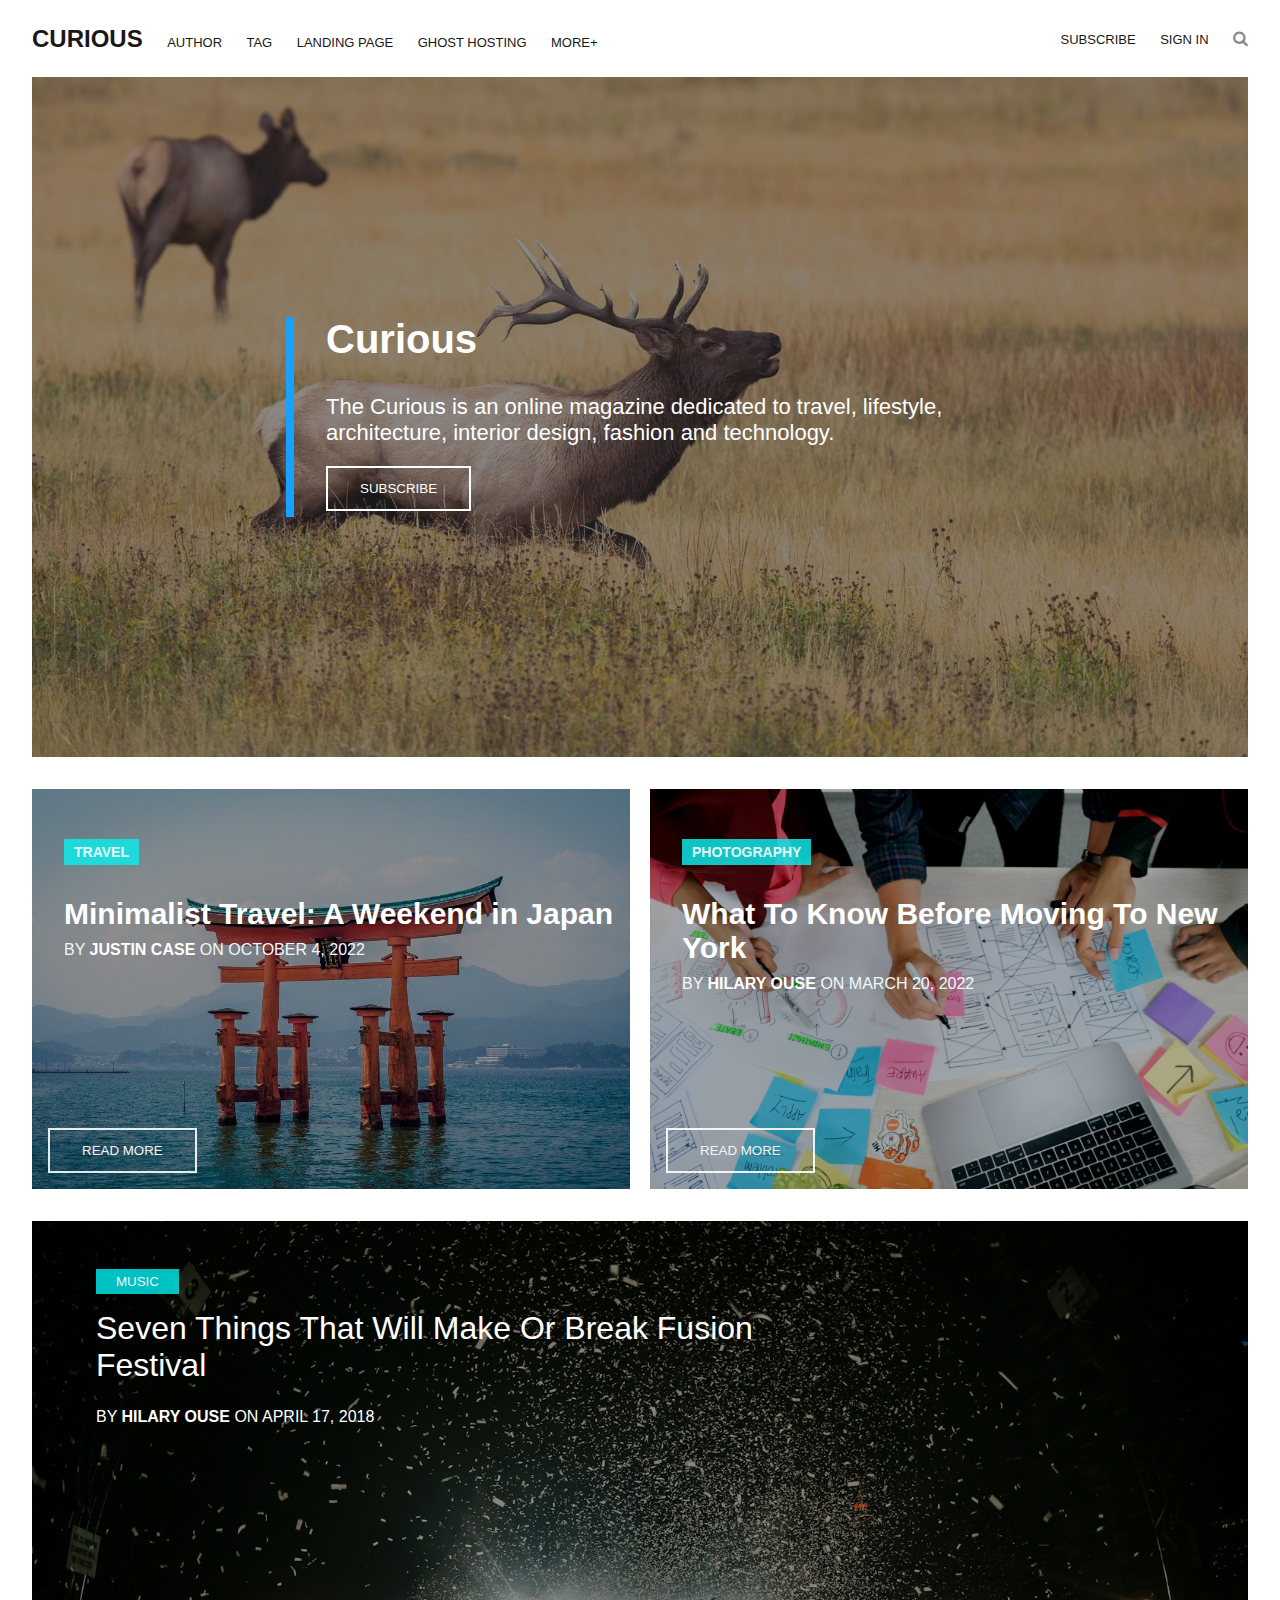
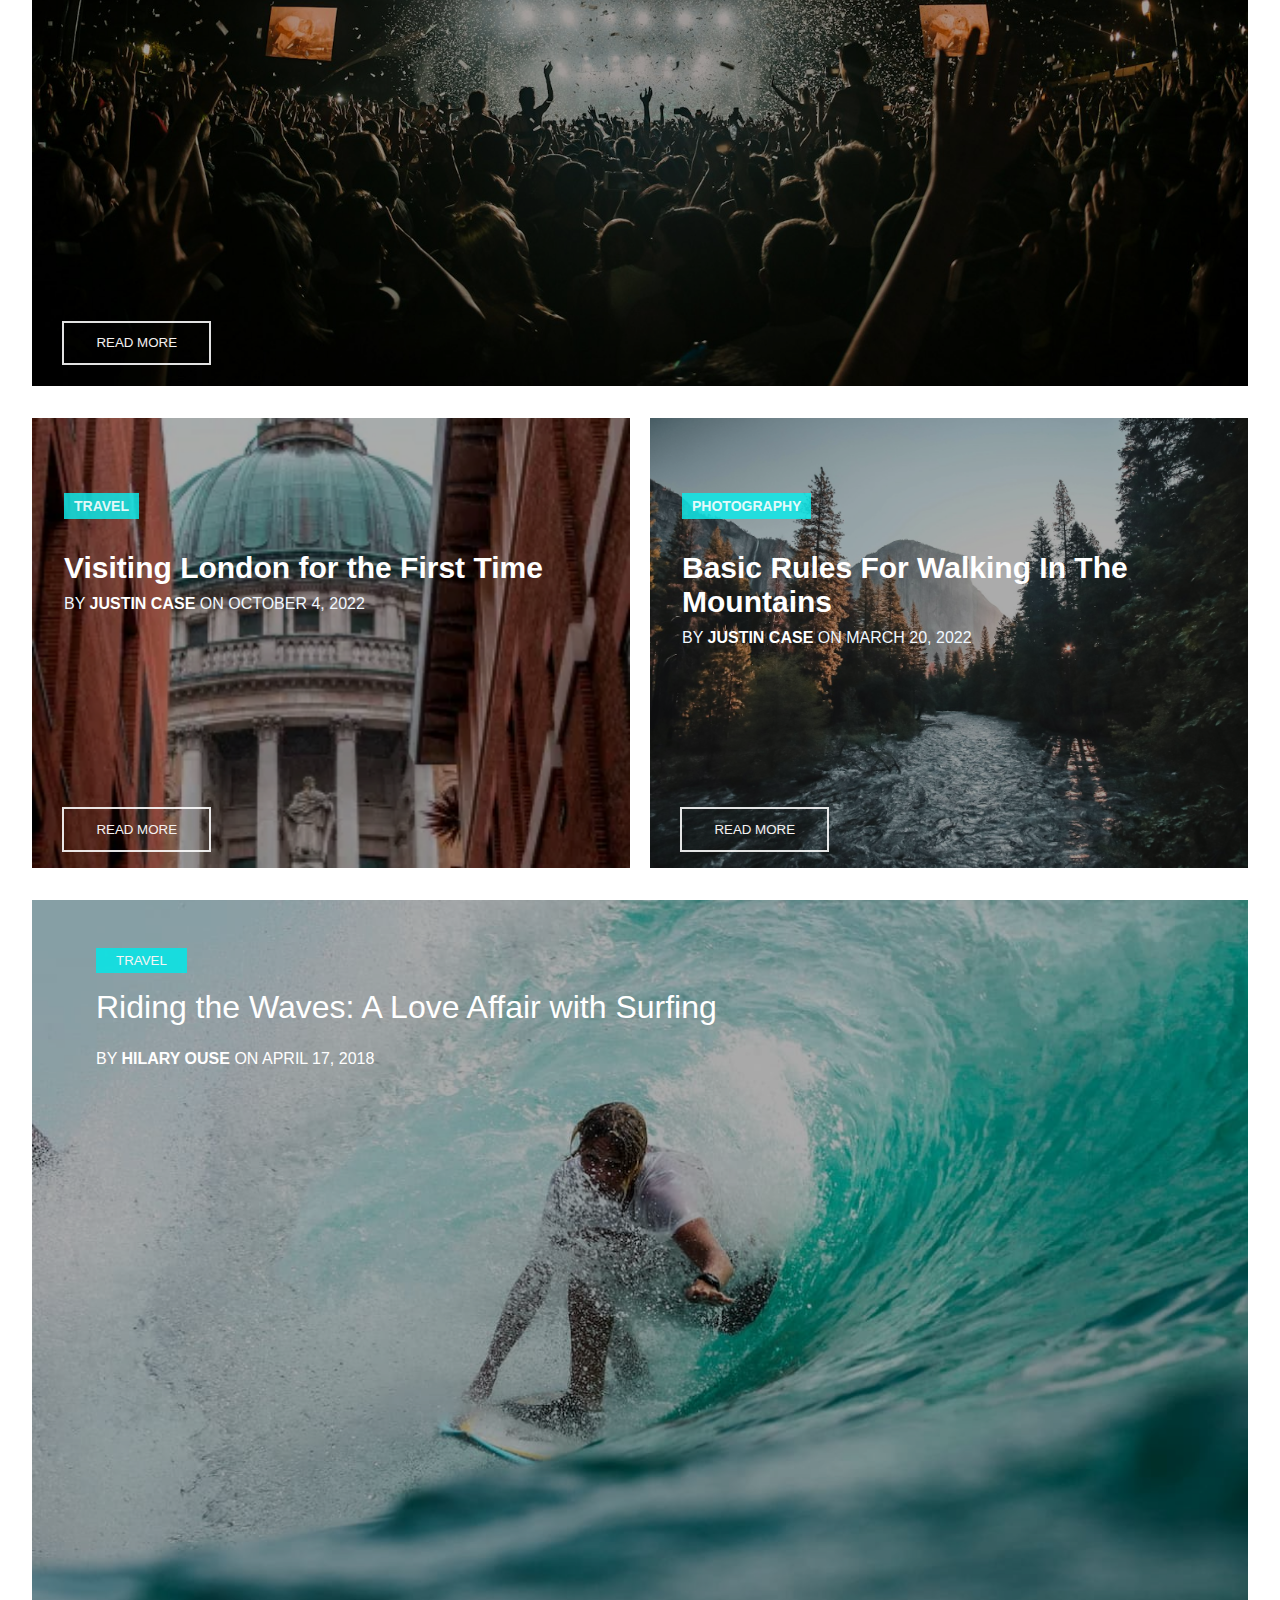
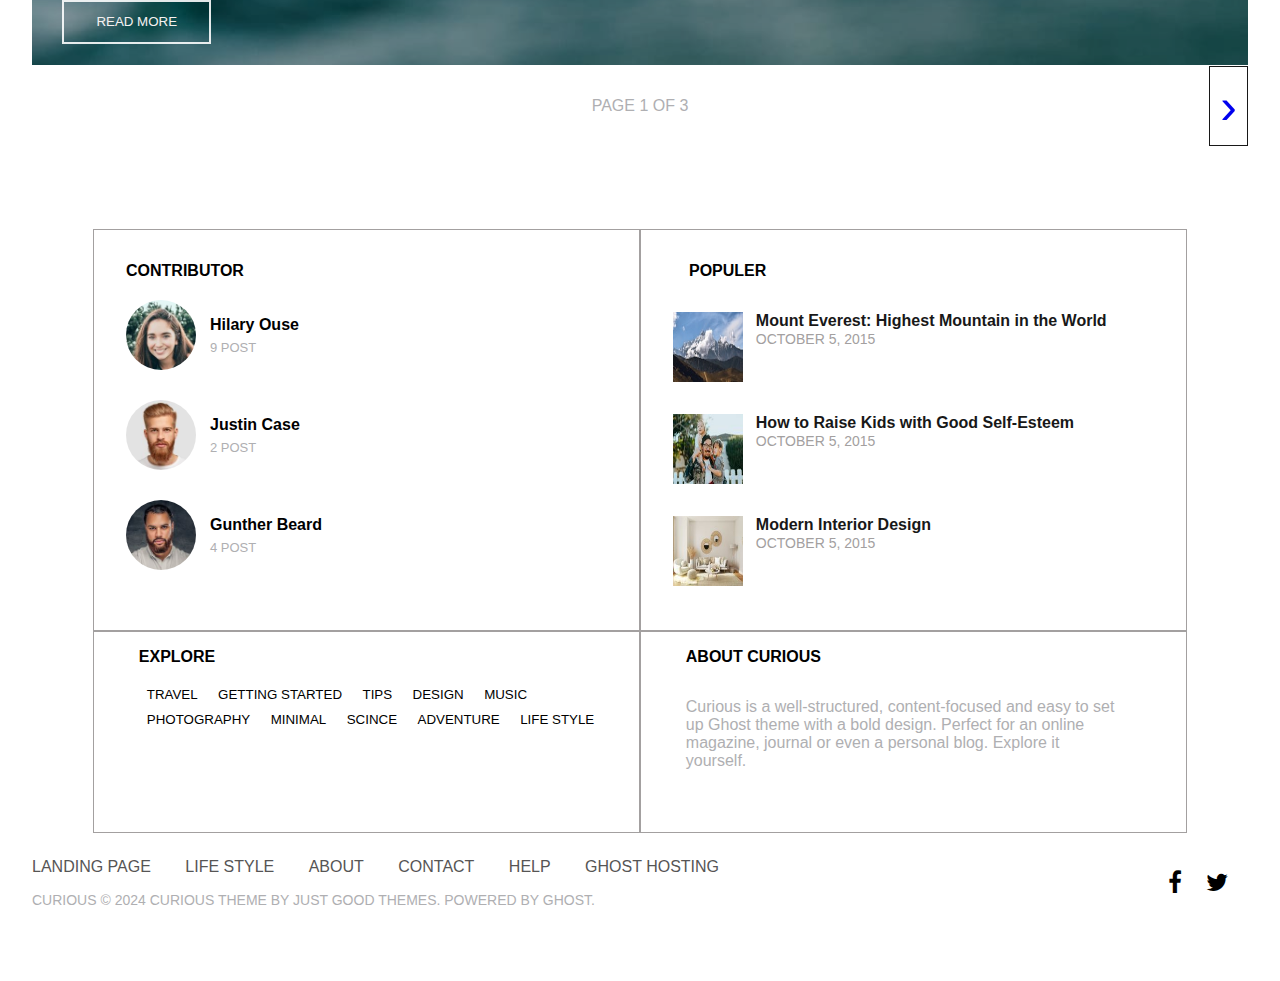
==== commit c3dff027: "add new things" ====
--- a/index.html
+++ b/index.html
@@ -15,10 +15,10 @@
     </style>
 </head>
 <body>
-    <div class="nav-container">
+    <div class="nav-container" id="blur">
         <div class="nav-items">
-            <a href="" class="logo-name" id="logo">CURIOUS</a>
-            <a href="" class="nav-link">AUTHOR</a>
+            <a href="index.html" class="logo-name" id="logo">CURIOUS</a>
+            <a href="author.html" class="nav-link">AUTHOR</a>
             <a href="" class="nav-link">TAG</a>
             <a href="" class="nav-link">LANDING PAGE</a>
             <a href="" class="nav-link">GHOST HOSTING</a>
@@ -28,20 +28,26 @@
             <a href="" class="nav-link sub" id="nav-link-1k-2">SUBSCRIBE</a>
             <a href="" class="nav-link sign" id="nav-link-1k-2">SIGN IN</a>
             <a href="" class="nav-link search" id="nav-link-1k"><i class="fa fa-search" aria-hidden="true"></i></a>
-            <a href="#" class="nav-link searchs bar" id="nav-link-1k" onclick="showSidebar()"><i class="fa fa-bars" aria-hidden="true"></i></a>
+            <a href="#" class="nav-link searchs bar" id="nav-link-1k" onclick="showSidebar()" ><i class="fa fa-bars" aria-hidden="true"></i></a>
         </div>
         <div class="sidebar" id="sidebar">
-            <h3 class="hideBar" onclick="removeBar()"><i class="fa fa-times" aria-hidden="true"></i></h3>
+            <div class="bottom-border">
+                <h3 class="hideBar" onclick="removeBar()"><i class="fa fa-times" aria-hidden="true"></i></h3>
+            </div>
             <ul>
                 <li class="explore">EXPLORE CURIOUS</li>
-                <li>AUTHOR</li>
-                <li>TAG</li>
-                <li>LANDING PAGE</li>
+                <li><a href="author.html">AUTHOR</a></li>
+                <li><a href="tag.html">TAG</a></li>
+                <li><a href="landing.html">LANDING PAGE</a></li>
                 <li>GHOST HOSTING</li>
                 <li>STYLE GUIDE</li>
                 <li>CONTACT</li>
-                <li>SUBSCRIBE / SIGN UP</li>
+                <li class="sub-andsign">SUBSCRIBE / SIGN UP</li>
             </ul>
+            <div class="icons-fist">
+                <a href="" class="icons-link-fist"><i class="fa fa-facebook" style="color: #71717A;" aria-hidden="true"></i></a>
+                <a href="" class="icons-link-fist"><i class="fa fa-twitter"style="color: #71717A;" aria-hidden="true"></i></a>
+            </div>
         </div>
     </div>
     <main>
@@ -144,13 +150,13 @@
         <!-- div for next page btn  -->
         <div class="page-change-btn">
             <div class="next">
-                <span id="s">&#8250;</span>
+              <a href="page2.html">  <span id="s">&#8250;</span></a>
             </div>
             <div class="title-of-page">
                 <p class="title-page"> PAGE 1 OF 3</p>
             </div>
             <div class="prev">
-                <span id="s">&#8249;</span>
+                <a href=""><span id="s">&#8249;</span></a>
             </div>
         </div>
 
--- a/index.css
+++ b/index.css
@@ -16,6 +16,12 @@
         margin-right: 1rem;
     }
 }
+
+
+
+
+
+
 .nav-container {
     height: 77px;
     display: flex;
@@ -319,7 +325,30 @@
 
 
 /* for menu bar  */
-#bar {
+/* #bar {
+}
+.nav-container{
+    position: relative;
+
+} */
+
+/* .sidebar {
+    position: absolute;
+     right: 2%; 
+    top: 2rem;
+    right: -2rem;
+    height: 100vh;
+    padding: 30px;
+    width: 70%;
+    background-color: white;
+    z-index: 999;
+    /* border-radius: 30px; 
+    display: none;
+
+}
+ */
+
+ #bar {
     position: relative;
 }
 
@@ -327,7 +356,7 @@
     position: absolute;
     right: 2%;
     top: 4rem;
-    height: 50vh;
+    height: 70vh;
     padding: 30px;
     background-color: white;
     z-index: 999;
@@ -335,34 +364,50 @@
     display: none;
 
 }
-
-
-
+li >a{
+    text-decoration: none;
+    color: #717174 ;
+}
 ul li {
     list-style: none;
     margin-bottom: 1rem;
     font-family: Arial, Helvetica, sans-serif;
     font-size: 14px;
-    color: #423f3f;
+    color: #717174;
 }
 
 ul li:hover {
     opacity: 0.5;
 }
-
+.icons-fist{
+    margin-top:1rem;
+}
+.icons-link-fist{
+    font-size: x-large;
+    color: #717174;
+    margin-right: 20px;
+}
+.bottom-border{
+   border-bottom: 2px solid rgb(70, 65, 65);
+   margin-bottom: 2rem;
+}
 .explore {
-    margin-bottom: 1rem;
+    margin-bottom: 3rem;
     color: #181818;
     font-size: 20px;
     font-weight: bold;
 }
+.sub-andsign{
+    margin-top: 1.5rem;
+}
 
 .hideBar .fa-times {
-    font-size: x-large;
+    font-size: xx-large;
     margin-bottom: 2rem;
     display: flex;
     justify-content: center;
     align-items: center;
+    font-weight: lighter;
 }
 
 /* japan and new york post div  */
@@ -442,6 +487,40 @@
 
     
 }
+@media(min-width:360px){
+    .post-1{
+        position: relative;
+    }
+    .pos-1-btn{
+        position: absolute;
+        bottom: 1rem;
+        left: 1rem;
+    }
+    #post-3-new{
+        position: relative;
+    }
+    .post-3{
+        position: relative;
+    }
+    .post-4{
+        position: relative;
+    }
+    .post-4-btn{
+        position: absolute;
+        left: 1.9rem;
+        bottom: 1rem;
+    }
+    .post-5{
+        position: relative;
+    }
+    .post-5-btn{
+        position: absolute;
+        left: 1.9rem;
+        bottom: 1rem;
+    }
+
+    
+}
 
 .post-1 {
     position: relative;
@@ -539,11 +618,13 @@
     font-weight: 700;
     color: rgba(255, 255, 255, 0.887);
     font-family: Arial, Helvetica, sans-serif;
+    box-sizing: border-box;
 }
 
 .about:hover {
     background-color: transparent;
-    border: 2px solid whitesmoke;
+    /* border: 2px solid whitesmoke; */
+    box-shadow: inset 0 0 0 2px white;
 
 }
 
@@ -571,22 +652,22 @@
 /* media for post-3 start from 1400px */
 @media(max-width:1400px) {
     #post-3-new{
-        height: 75vh;
+        height: 85vh;
         width: 100%;
     }
     #post-6-new{
-        height: 75vh;
+        height: 95vh;
         width: 100%;
     }
 }
 
 @media(max-width:1300px) {
     #post-3-new {
-        height: 65vh;
+        height: 85vh;
         width: 100%;
     }
     #post-6-new{
-        height: 65vh;
+        height: 85vh;
         width: 100%;
     }
 }
@@ -604,6 +685,14 @@
 
 
 }
+
+/* it is for previous button */
+
+.prev{
+    visibility: hidden;
+}
+
+
 
 .post-3 {
     position: relative;
@@ -643,11 +732,13 @@
     margin-bottom: 1rem;
     background-color: rgba(0, 233, 233, 0.827);
     border: none;
+    box-sizing: border-box;
 }
 
 .about-3:hover {
     background-color: transparent;
-    border: 2px solid whitesmoke;
+    box-shadow: inset 0 0 0 2px white;
+
 }
 
 .post-title-3 {
@@ -684,7 +775,21 @@
     transition: 1s;
     cursor: pointer;
     border: none;
-}
+
+
+}
+/* .input-btn {
+    border: none;
+    padding: 10px 20px;
+    background-color: transparent;
+    cursor: pointer;
+    outline: none;
+    transition: box-shadow 0.3s ease;
+}
+
+.input-btn:hover {
+    box-shadow: inset 0 0 0 2px black;
+} */
 
 
 /* now it's for post 4 */
@@ -693,7 +798,7 @@
     display: flex;
     justify-content: start;
     align-items: center;
-    background-image: url(javier-martinez-xHlsVDnMRcM-unsplash.jpg);
+    background-image: url(javier-martinez-xHlsVDnMRcM-unsplash-395.jpg);
     background-position: center;
     background-size: cover;
     background-repeat: no-repeat;
@@ -1026,12 +1131,13 @@
     padding-left: 5px;
     padding-right: 5px;
     background-color: transparent;
+    box-sizing: border-box;
+    border: none;
 }
 
 .in-item:hover {
     background-color: rgb(19, 225, 229);
-    border: 1px solid rgb(19, 225, 229);
-    ;
+    box-shadow: hidden 0 0 0 2px white;
     color: white;
     cursor: pointer;
 }
